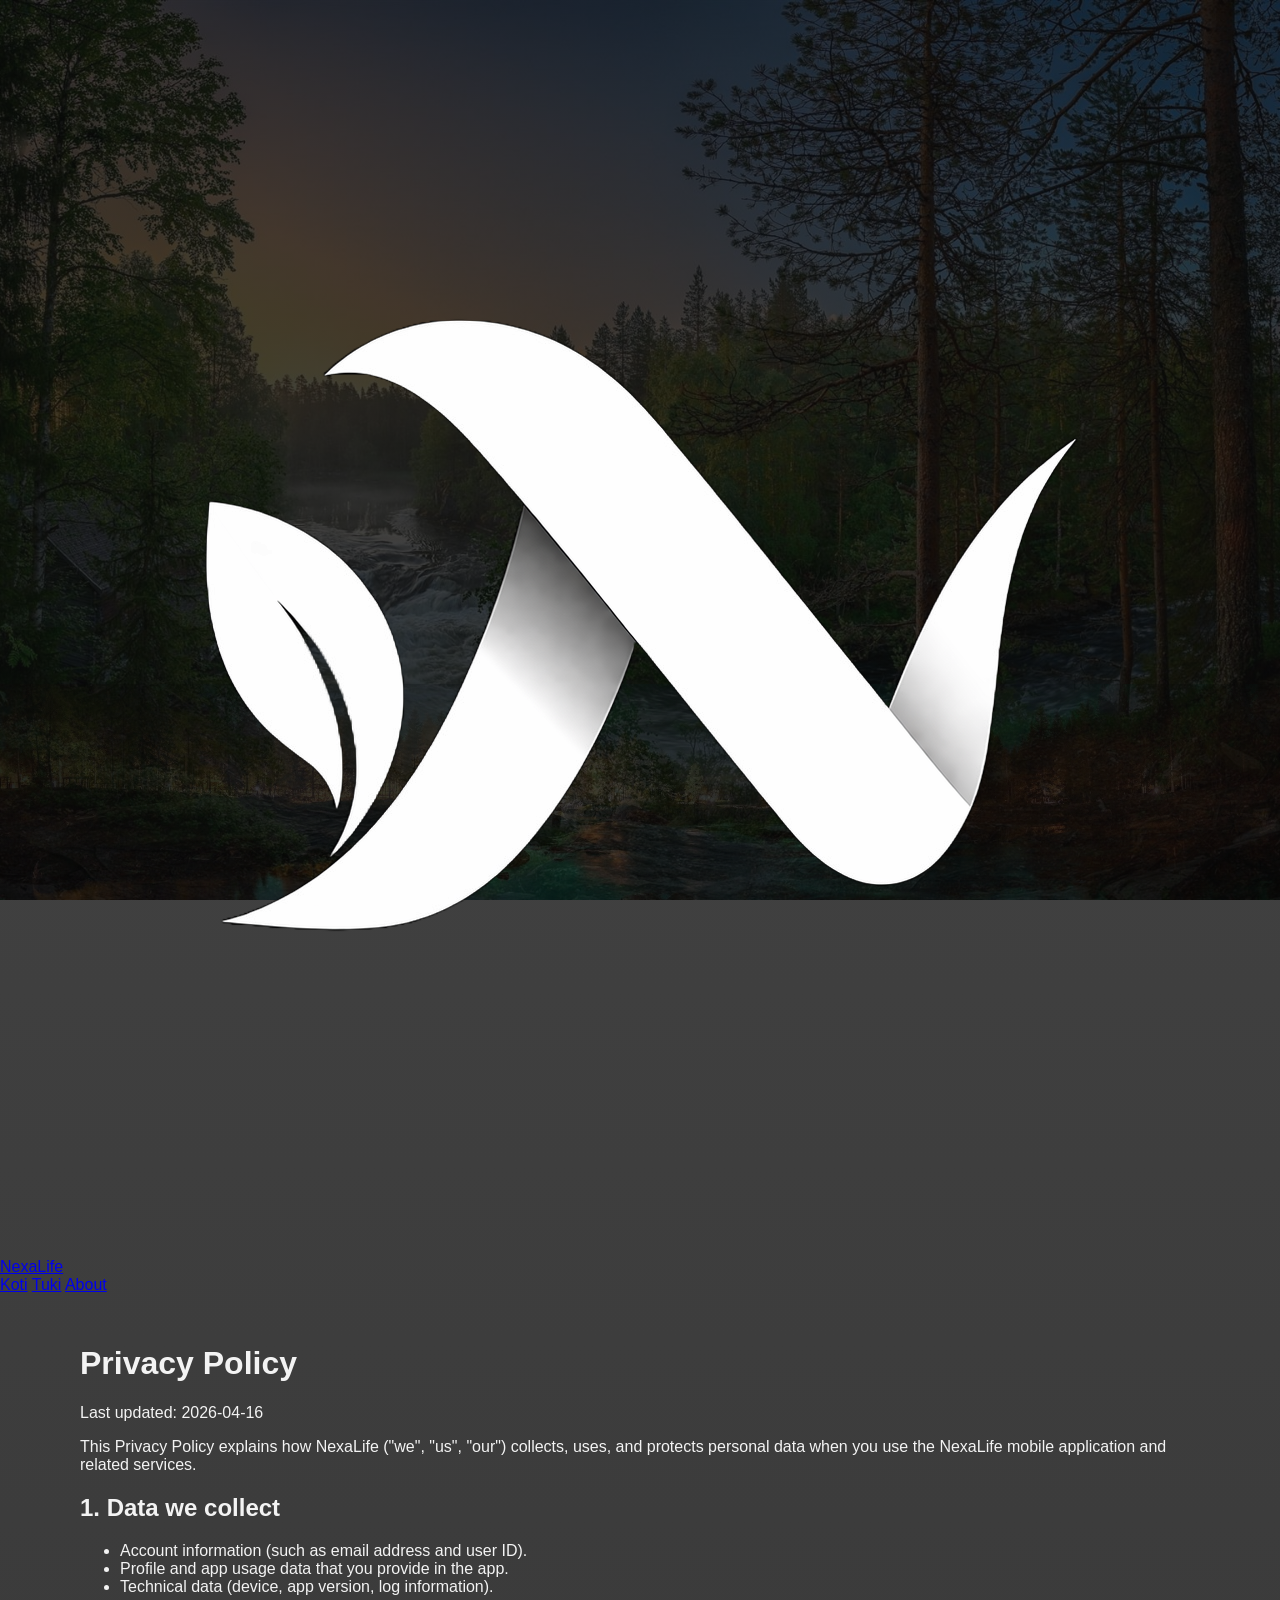
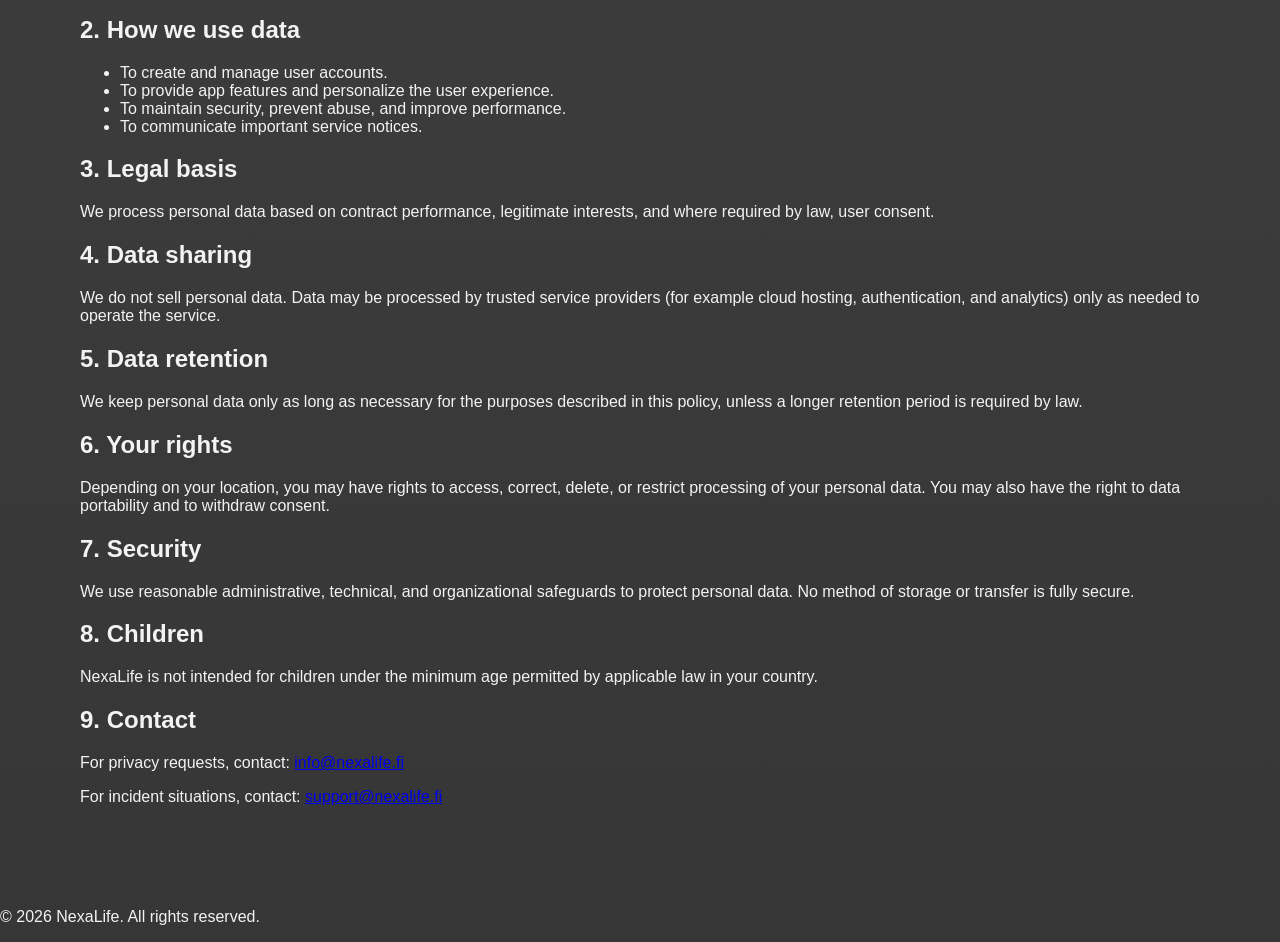
==== privacy-policy.html @ 03fd62d7 "kotisivu" ====
<!DOCTYPE html>
<html lang="en">
  <head>
    <meta charset="UTF-8" />
    <meta name="viewport" content="width=device-width, initial-scale=1.0" />
    <title>NexaLife Privacy Policy</title>
    <link rel="stylesheet" href="styles.css" />
  </head>
  <body class="page-bg">
    <header class="site-header">
      <div class="container nav">
        <a class="brand" href="index.html">
          <img src="assets/images/nexanobg.png" alt="NexaLife logo" />
          <span>NexaLife</span>
        </a>
        <nav>
          <a href="index.html">Koti</a>
          <a href="index.html#support">Tuki</a>
          <a href="index.html#about">About</a>
        </nav>
      </div>
    </header>

    <main class="container legal">
      <div class="card">
        <h1>Privacy Policy</h1>
        <p class="muted">Last updated: 2026-04-16</p>

        <p>
          This Privacy Policy explains how NexaLife ("we", "us", "our")
          collects, uses, and protects personal data when you use the NexaLife
          mobile application and related services.
        </p>

        <h2>1. Data we collect</h2>
        <ul>
          <li>Account information (such as email address and user ID).</li>
          <li>Profile and app usage data that you provide in the app.</li>
          <li>Technical data (device, app version, log information).</li>
        </ul>

        <h2>2. How we use data</h2>
        <ul>
          <li>To create and manage user accounts.</li>
          <li>To provide app features and personalize the user experience.</li>
          <li>To maintain security, prevent abuse, and improve performance.</li>
          <li>To communicate important service notices.</li>
        </ul>

        <h2>3. Legal basis</h2>
        <p>
          We process personal data based on contract performance, legitimate
          interests, and where required by law, user consent.
        </p>

        <h2>4. Data sharing</h2>
        <p>
          We do not sell personal data. Data may be processed by trusted service
          providers (for example cloud hosting, authentication, and analytics)
          only as needed to operate the service.
        </p>

        <h2>5. Data retention</h2>
        <p>
          We keep personal data only as long as necessary for the purposes
          described in this policy, unless a longer retention period is required
          by law.
        </p>

        <h2>6. Your rights</h2>
        <p>
          Depending on your location, you may have rights to access, correct,
          delete, or restrict processing of your personal data. You may also
          have the right to data portability and to withdraw consent.
        </p>

        <h2>7. Security</h2>
        <p>
          We use reasonable administrative, technical, and organizational
          safeguards to protect personal data. No method of storage or transfer
          is fully secure.
        </p>

        <h2>8. Children</h2>
        <p>
          NexaLife is not intended for children under the minimum age permitted
          by applicable law in your country.
        </p>

        <h2>9. Contact</h2>
        <p>
          For privacy requests, contact:
          <a href="mailto:info@nexalife.fi">info@nexalife.fi</a>
        </p>
        <p>
          For incident situations, contact:
          <a href="mailto:support@nexalife.fi">support@nexalife.fi</a>
        </p>
      </div>
    </main>

    <footer class="site-footer">
      <div class="container">
        <p>&copy; 2026 NexaLife. All rights reserved.</p>
      </div>
    </footer>
  </body>
</html>
---- styles.css ----
* { box-sizing: border-box; }
html, body { margin: 0; padding: 0; scroll-behavior: smooth; }
body {
  font-family: Arial, Helvetica, sans-serif;
  background:
    linear-gradient(rgba(10, 10, 10, 0.76), rgba(10, 10, 10, 0.82)),
    url("assets/images/bg1.jpg") center / cover fixed no-repeat;
  color: #f3f3f3;
  overflow-x: hidden;
}

body::after {
  content: "";
  position: fixed;
  left: 0;
  width: 100%;
  height: clamp(180px, 24vh, 320px);
  pointer-events: none;
  z-index: -1;
  background-size: cover;
  background-position: center;
  opacity: 0.28;
}

body::after {
  bottom: 0;
  background-image:
    linear-gradient(to top, rgba(10, 10, 10, 0.2), rgba(10, 10, 10, 0.88)),
    url("assets/images/bg2.jpg");
}

.bg-orb {
  position: fixed;
  width: 420px;
  height: 420px;
  border-radius: 50%;
  filter: blur(70px);
  opacity: 0.18;
  pointer-events: none;
  z-index: 0;
}
.orb-1 {
  background: #2a9d8f;
  top: -140px;
  right: -100px;
}
.orb-2 {
  background: #8c5e34;
  bottom: -120px;
  left: -120px;
}
.noise {
  position: fixed;
  inset: 0;
  pointer-events: none;
  z-index: 0;
  opacity: 0.06;
  background-image: radial-gradient(#ffffff 0.6px, transparent 0.6px);
  background-size: 4px 4px;
}

.topbar {
  position: sticky;
  top: 0;
  z-index: 20;
  display: flex;
  align-items: center;
  justify-content: space-between;
  padding: 16px 5vw;
  background: rgba(15, 15, 15, 0.9);
  border-bottom: 1px solid #242424;
  z-index: 30;
}

.logo { display: inline-flex; align-items: center; gap: 10px; color: #fff; text-decoration: none; font-weight: 700; }
.logo img { width: 26px; height: 26px; object-fit: contain; }

.menu { display: flex; gap: 20px; }
.menu a {
  color: #bfbfbf;
  text-decoration: none;
  text-transform: lowercase;
  font-size: 14px;
  position: relative;
}
.menu a::after {
  content: "";
  position: absolute;
  left: 0;
  bottom: -5px;
  width: 100%;
  height: 1px;
  background: #f3f3f3;
  transform: scaleX(0);
  transform-origin: left;
  transition: transform 220ms ease;
}
.menu a:hover,
.menu a.is-active { color: #fff; }
.menu a:hover::after,
.menu a.is-active::after { transform: scaleX(1); }

main { width: min(1120px, 92vw); margin: 0 auto; padding: 30px 0 70px; position: relative; z-index: 1; }
section { scroll-margin-top: 90px; }

.hero {
  position: relative;
  min-height: 70vh;
  border-radius: 14px;
  overflow: hidden;
  margin-bottom: 28px;
  border: 1px solid #2f2f2f;
  box-shadow: 0 20px 60px rgba(0, 0, 0, 0.5);
}

.hero-fullbleed {
  width: 100vw;
  margin-left: 50%;
  transform: translateX(-50%);
  border-left: none;
  border-right: none;
  border-radius: 0;
  min-height: clamp(520px, 78vh, 860px);
}
.hero video {
  position: absolute;
  inset: 0;
  width: 100%;
  height: 100%;
  object-fit: cover;
  transform: scale(1.03);
}
.hero-overlay {
  position: absolute;
  inset: 0;
  background:
    linear-gradient(120deg, rgba(0,0,0,.72), rgba(0,0,0,.3)),
    linear-gradient(180deg, rgba(52, 167, 144, 0.12), rgba(140, 94, 52, 0.08));
}
.hero-inner {
  position: relative;
  z-index: 2;
  width: min(1120px, 92vw);
  margin: 0 auto;
  padding: clamp(30px, 7vw, 84px) 0;
  max-width: none;
}

.hero-tag {
  margin: 0 0 12px;
  display: inline-block;
  text-transform: uppercase;
  letter-spacing: 0.08em;
  font-size: 12px;
  color: #e9e9e9;
  border: 1px solid rgba(255, 255, 255, 0.35);
  border-radius: 999px;
  padding: 6px 12px;
  background: rgba(20, 20, 20, 0.35);
}
.hero-inner h1 {
  margin: 0 0 10px;
  font-size: clamp(3rem, 8.2vw, 8rem);
  line-height: .95;
  letter-spacing: -0.02em;
}
.hero-inner h2 {
  margin: 0;
  color: #d0d0d0;
  font-weight: 500;
  font-size: clamp(1rem, 2vw, 1.35rem);
  max-width: 700px;
}
.hero-text {
  margin: 16px 0 0;
  color: #d9d9d9;
  max-width: 680px;
  font-size: clamp(0.98rem, 1.2vw, 1.12rem);
}
.hero-cta {
  margin-top: 18px;
  display: flex;
  gap: 10px;
  flex-wrap: wrap;
}
.pill-btn {
  text-decoration: none;
  color: #111;
  background: #f3f3f3;
  border-radius: 999px;
  padding: 9px 14px;
  font-size: 14px;
  font-weight: 700;
  transition: transform .22s ease, box-shadow .22s ease;
}
.pill-btn.ghost {
  background: transparent;
  color: #f3f3f3;
  border: 1px solid #6a6a6a;
}
.pill-btn:hover {
  transform: translateY(-2px);
  box-shadow: 0 8px 20px rgba(0, 0, 0, 0.35);
}

.panel {
  padding: 30px 0;
  border-top: 1px solid #242424;
  position: relative;
}

.panel::before {
  content: "";
  position: absolute;
  inset: 10px -14px;
  border-radius: 14px;
  background: linear-gradient(160deg, rgba(7, 7, 7, 0.34), rgba(7, 7, 7, 0.18));
  backdrop-filter: blur(2px);
  z-index: -1;
  pointer-events: none;
}

.eyebrow {
  margin: 0 0 16px;
  color: #9a9a9a;
  text-transform: lowercase;
  font-size: 14px;
}

.project-list {
  display: grid;
  grid-template-columns: repeat(auto-fit, minmax(230px, 1fr));
  gap: 14px;
}
.project-card {
  border: 1px solid rgba(255, 255, 255, 0.12);
  border-radius: 12px;
  padding: 16px;
  background: linear-gradient(160deg, rgba(15, 15, 15, 0.72), rgba(15, 15, 15, 0.55));
  backdrop-filter: blur(4px);
  transition: transform .25s ease, border-color .25s ease, background .25s ease;
}
.project-card:hover {
  transform: translateY(-4px);
  border-color: rgba(255, 255, 255, 0.24);
  background: linear-gradient(160deg, rgba(18, 18, 18, 0.82), rgba(18, 18, 18, 0.68));
}
.project-card h3 { margin: 0 0 8px; font-size: 1.2rem; }
.project-card p { margin: 0; color: #d0d0d0; }

.mini-stats {
  margin-top: 16px;
  display: grid;
  grid-template-columns: repeat(auto-fit, minmax(220px, 1fr));
  gap: 12px;
}
.mini-stats div {
  border: 1px solid rgba(255, 255, 255, 0.1);
  border-radius: 10px;
  padding: 12px;
  background: rgba(10, 10, 10, 0.55);
  backdrop-filter: blur(4px);
}

.panel-cta {
  margin-top: 18px;
  padding: 14px 16px;
  border: 1px dashed #3e3e3e;
  border-radius: 10px;
  display: flex;
  flex-wrap: wrap;
  gap: 12px;
  align-items: center;
  justify-content: space-between;
  color: #c3c3c3;
}
.text-link {
  color: #fff;
  text-decoration: none;
  border-bottom: 1px solid #4f4f4f;
}
.mini-stats strong {
  display: block;
  font-size: 1.05rem;
}
.mini-stats span {
  color: #c8c8c8;
  font-size: 14px;
}

.section-title {
  margin: 0 0 12px;
  max-width: 880px;
  font-size: clamp(1.4rem, 2.8vw, 2.35rem);
  line-height: 1.2;
}
.section-text {
  margin: 0;
  max-width: 760px;
  color: #d5d5d5;
  text-shadow: 0 1px 8px rgba(0, 0, 0, 0.35);
}

.about-grid,
.reason-grid,
.faq-list {
  margin-top: 16px;
  display: grid;
  grid-template-columns: repeat(auto-fit, minmax(260px, 1fr));
  gap: 14px;
}
.text-card,
.reason-card,
.faq-item {
  border: 1px solid rgba(255, 255, 255, 0.11);
  border-radius: 12px;
  padding: 16px;
  background: linear-gradient(160deg, rgba(15, 15, 15, 0.72), rgba(15, 15, 15, 0.55));
  backdrop-filter: blur(4px);
  transition: transform .25s ease, border-color .25s ease;
}
.text-card:hover,
.reason-card:hover,
.faq-item:hover {
  transform: translateY(-3px);
  border-color: rgba(255, 255, 255, 0.22);
}
.text-card h4,
.reason-card h4,
.faq-item h4 {
  margin: 0 0 8px;
  font-size: 1.05rem;
}
.text-card p,
.reason-card p,
.faq-item p {
  margin: 0;
  color: #d2d2d2;
}
.text-card ul {
  margin: 0;
  padding-left: 18px;
  color: #d2d2d2;
}
.text-card li + li {
  margin-top: 6px;
}

.contact-links { display: grid; gap: 10px; }
.contact-links a {
  width: fit-content;
  color: #f7f7f7;
  text-decoration: none;
  border-bottom: 1px solid rgba(255, 255, 255, 0.35);
  padding-bottom: 2px;
  transition: color .2s ease, border-color .2s ease;
}
.contact-links a:hover {
  color: #ffffff;
  border-color: rgba(255, 255, 255, 0.72);
}

.quote {
  margin-top: 16px;
  border-left: 3px solid #3e3e3e;
  padding: 8px 14px;
  color: #c9c9c9;
  font-style: italic;
}

.footer {
  border-top: 1px solid #242424;
  padding: 20px 5vw 32px;
  color: #8f8f8f;
  position: relative;
  z-index: 1;
}

.reveal {
  opacity: 0;
  transform: translateY(16px);
  transition: opacity .7s ease, transform .7s ease;
}
.reveal.is-visible {
  opacity: 1;
  transform: translateY(0);
}

.hero-fullbleed.reveal {
  transform: translateX(-50%) translateY(16px);
}

.hero-fullbleed.reveal.is-visible {
  transform: translateX(-50%) translateY(0);
}

@media (max-width: 760px) {
  .topbar { flex-direction: column; align-items: flex-start; gap: 10px; }
  .menu { gap: 14px; }
  .hero-fullbleed {
    min-height: 66vh;
  }
  .hero-inner {
    width: 92vw;
    padding: 24px 0 34px;
  }
}
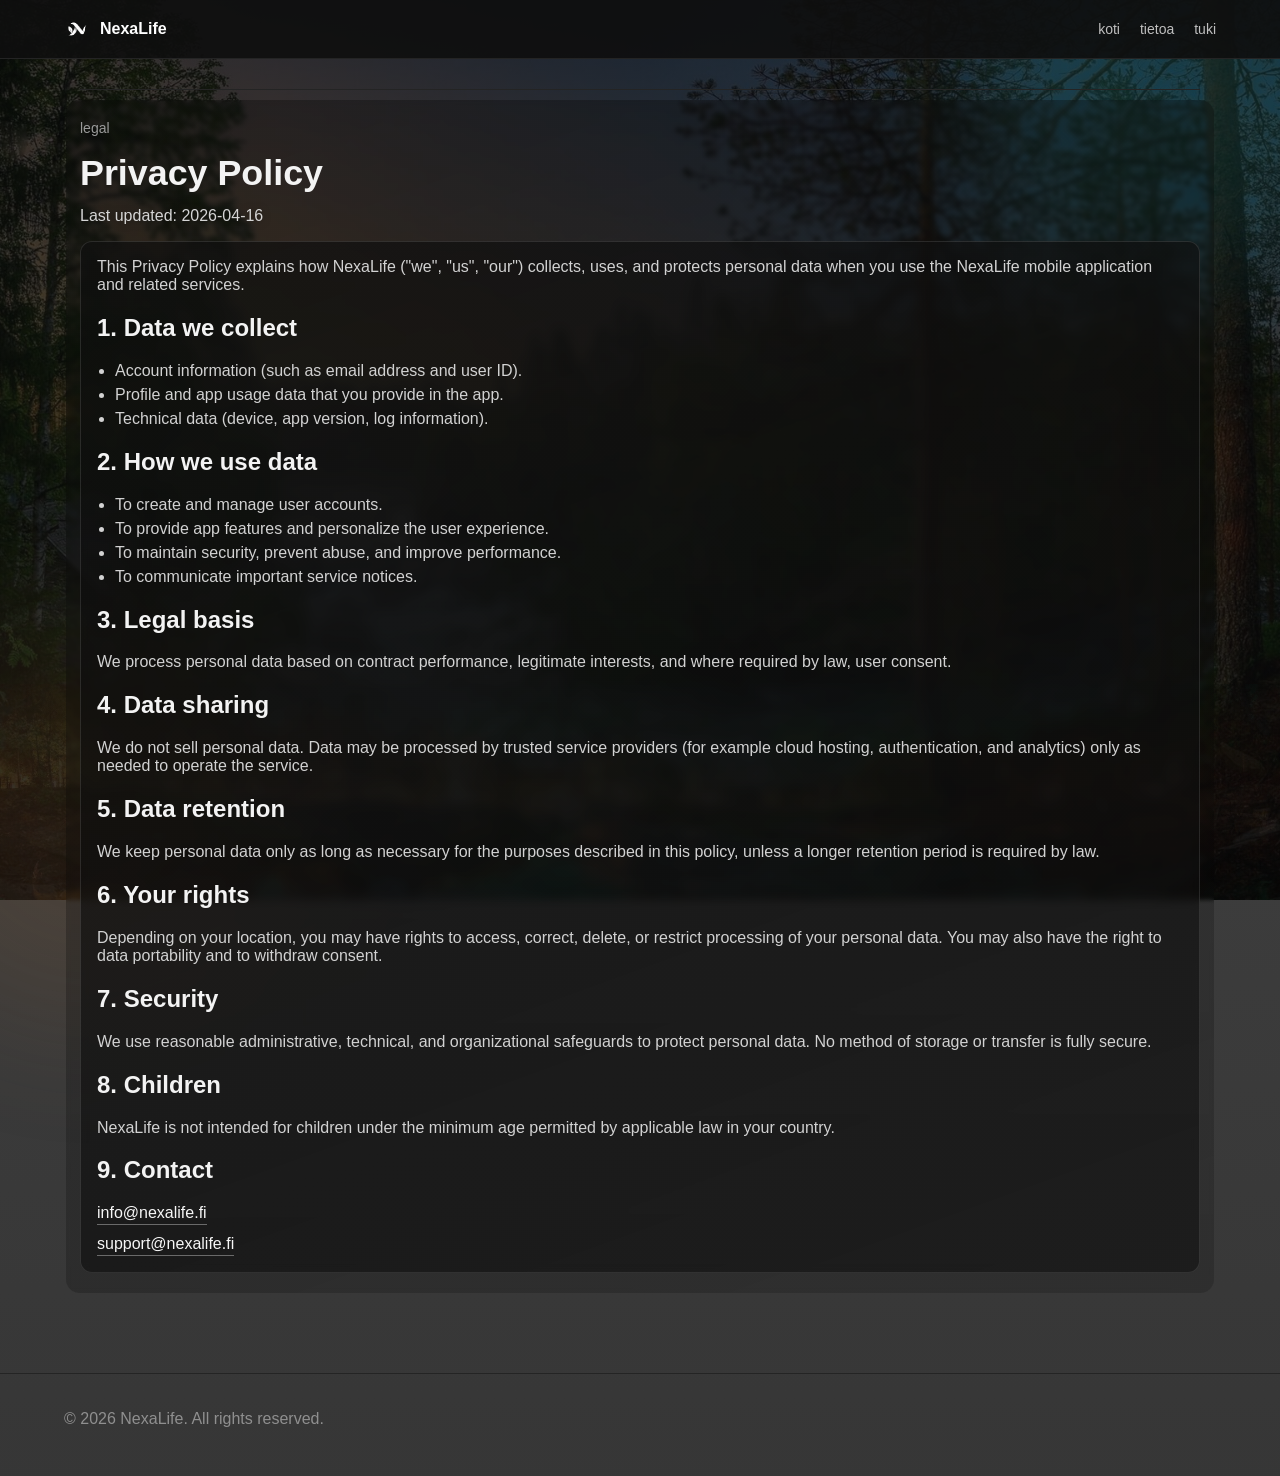
==== commit 435181a7: "sas" ====
--- a/privacy-policy.html
+++ b/privacy-policy.html
@@ -4,105 +4,108 @@
     <meta charset="UTF-8" />
     <meta name="viewport" content="width=device-width, initial-scale=1.0" />
     <title>NexaLife Privacy Policy</title>
+    <meta
+      name="description"
+      content="Privacy Policy for NexaLife application and related services."
+    />
     <link rel="stylesheet" href="styles.css" />
   </head>
-  <body class="page-bg">
-    <header class="site-header">
-      <div class="container nav">
-        <a class="brand" href="index.html">
-          <img src="assets/images/nexanobg.png" alt="NexaLife logo" />
-          <span>NexaLife</span>
-        </a>
-        <nav>
-          <a href="index.html">Koti</a>
-          <a href="index.html#support">Tuki</a>
-          <a href="index.html#about">About</a>
-        </nav>
-      </div>
+  <body>
+    <div class="bg-orb orb-1"></div>
+    <div class="bg-orb orb-2"></div>
+    <div class="noise"></div>
+
+    <header class="topbar">
+      <a class="logo" href="index.html">
+        <img src="assets/images/nexanobg.png" alt="NexaLife logo" />
+        <span>NexaLife</span>
+      </a>
+      <nav class="menu">
+        <a class="nav-link" href="index.html">Koti</a>
+        <a class="nav-link" href="index.html#about">Tietoa</a>
+        <a class="nav-link" href="index.html#support">Tuki</a>
+      </nav>
     </header>
 
-    <main class="container legal">
-      <div class="card">
-        <h1>Privacy Policy</h1>
-        <p class="muted">Last updated: 2026-04-16</p>
+    <main>
+      <section class="panel reveal is-visible">
+        <p class="eyebrow">Legal</p>
+        <h1 class="section-title">Privacy Policy</h1>
+        <p class="section-text">Last updated: 2026-04-16</p>
 
-        <p>
-          This Privacy Policy explains how NexaLife ("we", "us", "our")
-          collects, uses, and protects personal data when you use the NexaLife
-          mobile application and related services.
-        </p>
+        <article class="text-card" style="margin-top: 16px;">
+          <p>
+            This Privacy Policy explains how NexaLife ("we", "us", "our")
+            collects, uses, and protects personal data when you use the NexaLife
+            mobile application and related services.
+          </p>
 
-        <h2>1. Data we collect</h2>
-        <ul>
-          <li>Account information (such as email address and user ID).</li>
-          <li>Profile and app usage data that you provide in the app.</li>
-          <li>Technical data (device, app version, log information).</li>
-        </ul>
+          <h2>1. Data we collect</h2>
+          <ul>
+            <li>Account information (such as email address and user ID).</li>
+            <li>Profile and app usage data that you provide in the app.</li>
+            <li>Technical data (device, app version, log information).</li>
+          </ul>
 
-        <h2>2. How we use data</h2>
-        <ul>
-          <li>To create and manage user accounts.</li>
-          <li>To provide app features and personalize the user experience.</li>
-          <li>To maintain security, prevent abuse, and improve performance.</li>
-          <li>To communicate important service notices.</li>
-        </ul>
+          <h2>2. How we use data</h2>
+          <ul>
+            <li>To create and manage user accounts.</li>
+            <li>To provide app features and personalize the user experience.</li>
+            <li>To maintain security, prevent abuse, and improve performance.</li>
+            <li>To communicate important service notices.</li>
+          </ul>
 
-        <h2>3. Legal basis</h2>
-        <p>
-          We process personal data based on contract performance, legitimate
-          interests, and where required by law, user consent.
-        </p>
+          <h2>3. Legal basis</h2>
+          <p>
+            We process personal data based on contract performance, legitimate
+            interests, and where required by law, user consent.
+          </p>
 
-        <h2>4. Data sharing</h2>
-        <p>
-          We do not sell personal data. Data may be processed by trusted service
-          providers (for example cloud hosting, authentication, and analytics)
-          only as needed to operate the service.
-        </p>
+          <h2>4. Data sharing</h2>
+          <p>
+            We do not sell personal data. Data may be processed by trusted service
+            providers (for example cloud hosting, authentication, and analytics)
+            only as needed to operate the service.
+          </p>
 
-        <h2>5. Data retention</h2>
-        <p>
-          We keep personal data only as long as necessary for the purposes
-          described in this policy, unless a longer retention period is required
-          by law.
-        </p>
+          <h2>5. Data retention</h2>
+          <p>
+            We keep personal data only as long as necessary for the purposes
+            described in this policy, unless a longer retention period is required
+            by law.
+          </p>
 
-        <h2>6. Your rights</h2>
-        <p>
-          Depending on your location, you may have rights to access, correct,
-          delete, or restrict processing of your personal data. You may also
-          have the right to data portability and to withdraw consent.
-        </p>
+          <h2>6. Your rights</h2>
+          <p>
+            Depending on your location, you may have rights to access, correct,
+            delete, or restrict processing of your personal data. You may also
+            have the right to data portability and to withdraw consent.
+          </p>
 
-        <h2>7. Security</h2>
-        <p>
-          We use reasonable administrative, technical, and organizational
-          safeguards to protect personal data. No method of storage or transfer
-          is fully secure.
-        </p>
+          <h2>7. Security</h2>
+          <p>
+            We use reasonable administrative, technical, and organizational
+            safeguards to protect personal data. No method of storage or transfer
+            is fully secure.
+          </p>
 
-        <h2>8. Children</h2>
-        <p>
-          NexaLife is not intended for children under the minimum age permitted
-          by applicable law in your country.
-        </p>
+          <h2>8. Children</h2>
+          <p>
+            NexaLife is not intended for children under the minimum age permitted
+            by applicable law in your country.
+          </p>
 
-        <h2>9. Contact</h2>
-        <p>
-          For privacy requests, contact:
-          <a href="mailto:info@nexalife.fi">info@nexalife.fi</a>
-        </p>
-        <p>
-          For incident situations, contact:
-          <a href="mailto:support@nexalife.fi">support@nexalife.fi</a>
-        </p>
-      </div>
+          <h2>9. Contact</h2>
+          <div class="contact-links">
+            <a href="mailto:info@nexalife.fi">info@nexalife.fi</a>
+            <a href="mailto:support@nexalife.fi">support@nexalife.fi</a>
+          </div>
+        </article>
+      </section>
     </main>
 
-    <footer class="site-footer">
-      <div class="container">
-        <p>&copy; 2026 NexaLife. All rights reserved.</p>
-      </div>
+    <footer class="footer">
+      <p>&copy; 2026 NexaLife. All rights reserved.</p>
     </footer>
   </body>
 </html>
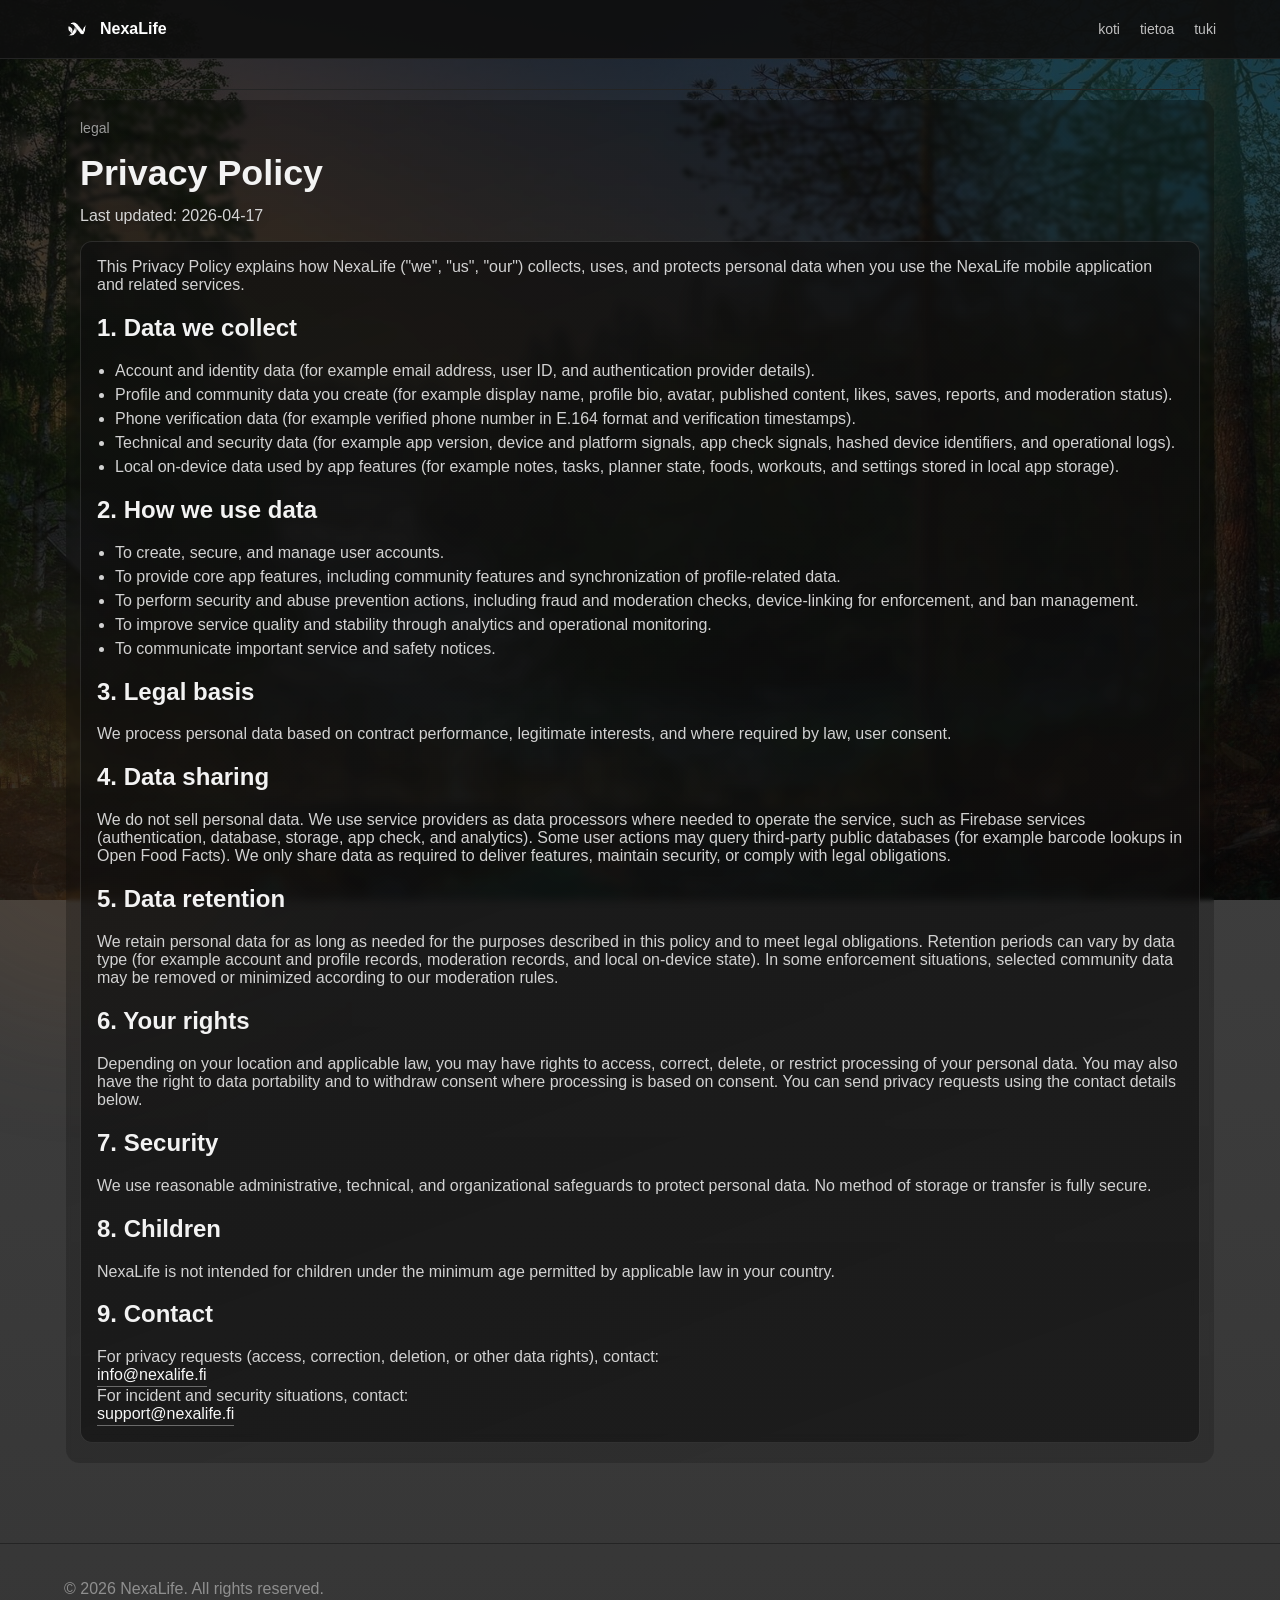
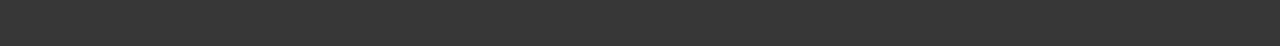
==== commit 90b6b276: "Update privacy-policy.html" ====
--- a/privacy-policy.html
+++ b/privacy-policy.html
@@ -31,7 +31,7 @@
       <section class="panel reveal is-visible">
         <p class="eyebrow">Legal</p>
         <h1 class="section-title">Privacy Policy</h1>
-        <p class="section-text">Last updated: 2026-04-16</p>
+        <p class="section-text">Last updated: 2026-04-17</p>
 
         <article class="text-card" style="margin-top: 16px;">
           <p>
@@ -42,17 +42,48 @@
 
           <h2>1. Data we collect</h2>
           <ul>
-            <li>Account information (such as email address and user ID).</li>
-            <li>Profile and app usage data that you provide in the app.</li>
-            <li>Technical data (device, app version, log information).</li>
+            <li>
+              Account and identity data (for example email address, user ID,
+              and authentication provider details).
+            </li>
+            <li>
+              Profile and community data you create (for example display name,
+              profile bio, avatar, published content, likes, saves, reports,
+              and moderation status).
+            </li>
+            <li>
+              Phone verification data (for example verified phone number in
+              E.164 format and verification timestamps).
+            </li>
+            <li>
+              Technical and security data (for example app version, device and
+              platform signals, app check signals, hashed device identifiers,
+              and operational logs).
+            </li>
+            <li>
+              Local on-device data used by app features (for example notes,
+              tasks, planner state, foods, workouts, and settings stored in
+              local app storage).
+            </li>
           </ul>
 
           <h2>2. How we use data</h2>
           <ul>
-            <li>To create and manage user accounts.</li>
-            <li>To provide app features and personalize the user experience.</li>
-            <li>To maintain security, prevent abuse, and improve performance.</li>
-            <li>To communicate important service notices.</li>
+            <li>To create, secure, and manage user accounts.</li>
+            <li>
+              To provide core app features, including community features and
+              synchronization of profile-related data.
+            </li>
+            <li>
+              To perform security and abuse prevention actions, including fraud
+              and moderation checks, device-linking for enforcement, and ban
+              management.
+            </li>
+            <li>
+              To improve service quality and stability through analytics and
+              operational monitoring.
+            </li>
+            <li>To communicate important service and safety notices.</li>
           </ul>
 
           <h2>3. Legal basis</h2>
@@ -63,23 +94,32 @@
 
           <h2>4. Data sharing</h2>
           <p>
-            We do not sell personal data. Data may be processed by trusted service
-            providers (for example cloud hosting, authentication, and analytics)
-            only as needed to operate the service.
+            We do not sell personal data. We use service providers as data
+            processors where needed to operate the service, such as Firebase
+            services (authentication, database, storage, app check, and
+            analytics). Some user actions may query third-party public
+            databases (for example barcode lookups in Open Food Facts). We only
+            share data as required to deliver features, maintain security, or
+            comply with legal obligations.
           </p>
 
           <h2>5. Data retention</h2>
           <p>
-            We keep personal data only as long as necessary for the purposes
-            described in this policy, unless a longer retention period is required
-            by law.
+            We retain personal data for as long as needed for the purposes
+            described in this policy and to meet legal obligations. Retention
+            periods can vary by data type (for example account and profile
+            records, moderation records, and local on-device state). In some
+            enforcement situations, selected community data may be removed or
+            minimized according to our moderation rules.
           </p>
 
           <h2>6. Your rights</h2>
           <p>
-            Depending on your location, you may have rights to access, correct,
-            delete, or restrict processing of your personal data. You may also
-            have the right to data portability and to withdraw consent.
+            Depending on your location and applicable law, you may have rights
+            to access, correct, delete, or restrict processing of your personal
+            data. You may also have the right to data portability and to
+            withdraw consent where processing is based on consent. You can send
+            privacy requests using the contact details below.
           </p>
 
           <h2>7. Security</h2>
@@ -96,8 +136,15 @@
           </p>
 
           <h2>9. Contact</h2>
+          <p>
+            For privacy requests (access, correction, deletion, or other data
+            rights), contact:
+          </p>
           <div class="contact-links">
             <a href="mailto:info@nexalife.fi">info@nexalife.fi</a>
+          </div>
+          <p>For incident and security situations, contact:</p>
+          <div class="contact-links">
             <a href="mailto:support@nexalife.fi">support@nexalife.fi</a>
           </div>
         </article>
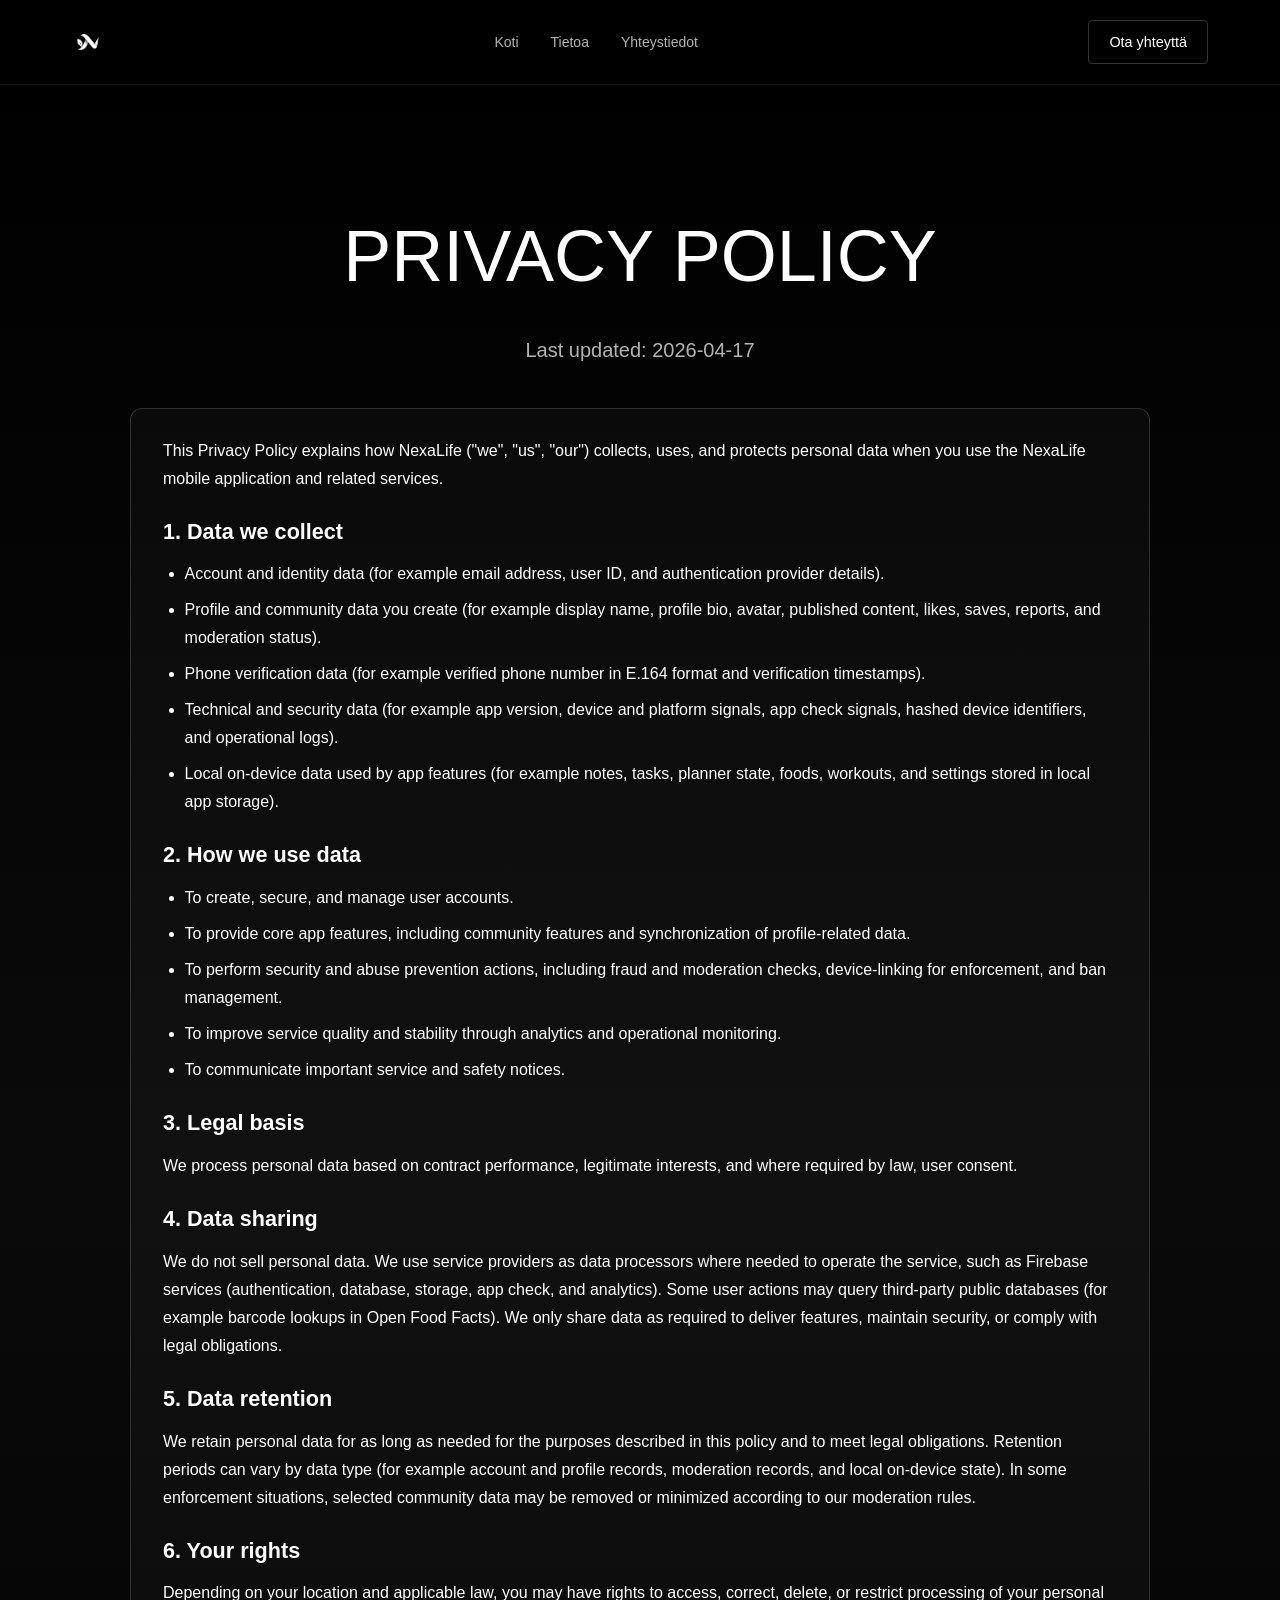
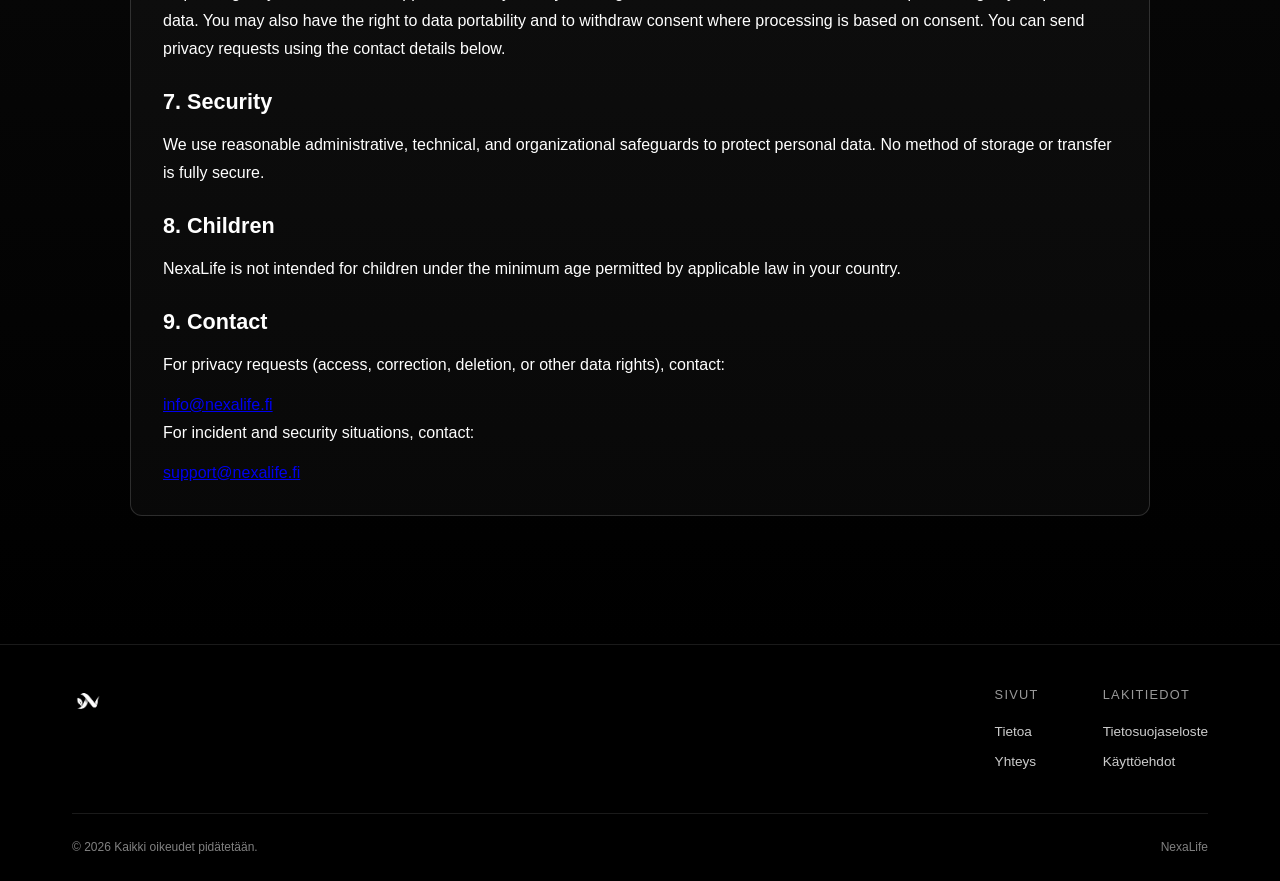
==== commit 234d0d40: "päivitys kokonaan" ====
--- a/privacy-policy.html
+++ b/privacy-policy.html
@@ -1,39 +1,40 @@
 <!DOCTYPE html>
 <html lang="en">
-  <head>
-    <meta charset="UTF-8" />
-    <meta name="viewport" content="width=device-width, initial-scale=1.0" />
-    <title>NexaLife Privacy Policy</title>
-    <meta
-      name="description"
-      content="Privacy Policy for NexaLife application and related services."
-    />
-    <link rel="stylesheet" href="styles.css" />
-  </head>
-  <body>
-    <div class="bg-orb orb-1"></div>
-    <div class="bg-orb orb-2"></div>
-    <div class="noise"></div>
+<head>
+  <meta charset="UTF-8" />
+  <meta name="viewport" content="width=device-width, initial-scale=1.0" />
+  <title>NexaLife Privacy Policy</title>
+  <meta
+    name="description"
+    content="Privacy Policy for NexaLife application and related services."
+  />
+  <link rel="stylesheet" href="./styles.css" />
+</head>
+<body class="legal-page">
+  <nav class="navbar-landing">
+    <div class="container">
+      <div class="nav-left">
+        <a class="nav-brand" href="index.html#home">
+          <img src="./assets/images/nexanobg.png" alt="NexaLife" class="logo-image" />
+        </a>
+      </div>
+      <div class="nav-center">
+        <a href="index.html#home" class="nav-link">Koti</a>
+        <a href="index.html#story" class="nav-link">Tietoa</a>
+        <a href="index.html#contact" class="nav-link">Yhteystiedot</a>
+      </div>
+      <div class="nav-right">
+        <a href="index.html#contact" class="btn btn-outline">Ota yhteyttä</a>
+      </div>
+    </div>
+  </nav>
 
-    <header class="topbar">
-      <a class="logo" href="index.html">
-        <img src="assets/images/nexanobg.png" alt="NexaLife logo" />
-        <span>NexaLife</span>
-      </a>
-      <nav class="menu">
-        <a class="nav-link" href="index.html">Koti</a>
-        <a class="nav-link" href="index.html#about">Tietoa</a>
-        <a class="nav-link" href="index.html#support">Tuki</a>
-      </nav>
-    </header>
-
-    <main>
-      <section class="panel reveal is-visible">
-        <p class="eyebrow">Legal</p>
-        <h1 class="section-title">Privacy Policy</h1>
-        <p class="section-text">Last updated: 2026-04-17</p>
-
-        <article class="text-card" style="margin-top: 16px;">
+  <section class="our-story">
+    <div class="container">
+      <h1 class="story-title">PRIVACY POLICY</h1>
+      <p class="curiosity-subtitle" style="margin-bottom: 2.5rem;">Last updated: 2026-04-17</p>
+      <div class="story-content">
+        <article class="text-card">
           <p>
             This Privacy Policy explains how NexaLife ("we", "us", "our")
             collects, uses, and protects personal data when you use the NexaLife
@@ -148,11 +149,36 @@
             <a href="mailto:support@nexalife.fi">support@nexalife.fi</a>
           </div>
         </article>
-      </section>
-    </main>
+      </div>
+    </div>
+  </section>
 
-    <footer class="footer">
-      <p>&copy; 2026 NexaLife. All rights reserved.</p>
-    </footer>
-  </body>
+  <footer class="footer">
+    <div class="container">
+      <div class="footer-content">
+        <div class="footer-brand">
+          <a class="nav-brand" href="index.html#home">
+            <img src="./assets/images/nexanobg.png" alt="NexaLife" class="logo-image" />
+          </a>
+        </div>
+        <div class="footer-links">
+          <div class="footer-column">
+            <h4>Sivut</h4>
+            <a href="index.html#story">Tietoa</a>
+            <a href="index.html#contact">Yhteys</a>
+          </div>
+          <div class="footer-column">
+            <h4>Lakitiedot</h4>
+            <a href="https://nexalife.fi/privacy_policy">Tietosuojaseloste</a>
+            <a href="https://nexalife.fi/terms_of_service">Käyttöehdot</a>
+          </div>
+        </div>
+      </div>
+      <div class="footer-bottom">
+        <p>&copy; 2026 Kaikki oikeudet pidätetään.</p>
+        <p class="footer-company">NexaLife</p>
+      </div>
+    </div>
+  </footer>
+</body>
 </html>
--- a/styles.css
+++ b/styles.css
@@ -1,407 +1,444 @@
-* { box-sizing: border-box; }
-html, body { margin: 0; padding: 0; scroll-behavior: smooth; }
+/* Reset and Base */
+* { margin: 0; padding: 0; box-sizing: border-box; }
+html { scroll-behavior: smooth; }
 body {
-  font-family: Arial, Helvetica, sans-serif;
-  background:
-    linear-gradient(rgba(10, 10, 10, 0.76), rgba(10, 10, 10, 0.82)),
-    url("assets/images/bg1.jpg") center / cover fixed no-repeat;
-  color: #f3f3f3;
+  font-family: 'Inter', -apple-system, BlinkMacSystemFont, 'Segoe UI', sans-serif;
+  background: #000;
+  color: #fff;
+  line-height: 1.6;
   overflow-x: hidden;
 }
-
-body::after {
-  content: "";
-  position: fixed;
+.container { max-width: 1200px; margin: 0 auto; padding: 0 2rem; width: 100%; }
+
+/* Navigation */
+.navbar-landing {
+  background: rgba(0, 0, 0, 0.7);
+  backdrop-filter: blur(10px);
+  -webkit-backdrop-filter: blur(10px);
+  position: sticky; top: 0; z-index: 1000;
+  padding: 1.25rem 0;
+  border-bottom: 1px solid rgba(255, 255, 255, 0.08);
+}
+.navbar-landing .container { display: flex; justify-content: space-between; align-items: center; gap: 2rem; }
+.nav-left { display: flex; align-items: center; flex-shrink: 0; }
+.nav-center { display: flex; align-items: center; gap: 2rem; flex: 1; justify-content: center; }
+.nav-right { display: flex; align-items: center; gap: .75rem; flex-shrink: 0; }
+.nav-brand { display: flex; align-items: center; gap: .5rem; text-decoration: none; }
+.logo-image { height: 2rem; width: auto; object-fit: contain; }
+.nav-link {
+  color: rgba(255,255,255,.7);
+  text-decoration: none;
+  font-weight: 400;
+  font-size: 14px;
+  transition: color .2s ease;
+  position: relative;
+}
+.nav-link::after {
+  content: '';
+  position: absolute;
+  bottom: -4px;
   left: 0;
+  width: 0;
+  height: 1px;
+  background: #fff;
+  transition: width .2s ease;
+}
+.nav-link:hover, .nav-link.is-active { color: #fff; }
+.nav-link:hover::after, .nav-link.is-active::after { width: 100%; }
+
+.btn {
+  padding: .75rem 1.5rem;
+  border-radius: 4px;
+  text-decoration: none;
+  font-weight: 500;
+  font-size: .95rem;
+  transition: all .3s;
+  display: inline-block;
+  border: none;
+  cursor: pointer;
+}
+.btn-primary { background: #fff; color: #000; }
+.btn-outline {
+  background: transparent;
+  border: 1px solid rgba(255,255,255,.2);
+  color: #fff;
+  padding: .6rem 1.25rem;
+  font-size: .9rem;
+}
+.btn-large { padding: 1rem 2rem; font-size: 1rem; }
+.btn-block { width: 100%; text-align: center; display: block; }
+
+/* Language selector (Sentra-style) */
+.language-selector { position: relative; }
+.language-select-hidden { display: none; }
+
+.language-select-custom { position: relative; min-width: 128px; }
+.language-select-selected {
+  display: flex;
+  align-items: center;
+  gap: .5rem;
+  padding: .55rem .8rem;
+  border: 1px solid rgba(255,255,255,.2);
+  border-radius: 6px;
+  background: rgba(255,255,255,.03);
+  color: #fff;
+  cursor: pointer;
+  font-size: .9rem;
+}
+.language-select-selected:hover {
+  border-color: rgba(255,255,255,.4);
+}
+.language-flag-icon {
+  width: 22px;
+  height: 15px;
+  object-fit: cover;
+  border-radius: 2px;
+  border: 1px solid rgba(255,255,255,.18);
+  flex-shrink: 0;
+}
+.language-name { flex: 1; }
+.language-arrow { opacity: .8; transition: transform .2s ease; }
+.language-select-custom.active .language-arrow { transform: rotate(180deg); }
+
+.language-select-dropdown {
+  display: none;
+  position: absolute;
+  top: calc(100% + .45rem);
+  left: 0;
+  right: 0;
+  background: rgba(20,20,20,.98);
+  border: 1px solid rgba(255,255,255,.2);
+  border-radius: 8px;
+  overflow: hidden;
+  z-index: 1200;
+}
+.language-select-custom.active .language-select-dropdown { display: block; }
+
+.language-option {
+  display: flex;
+  align-items: center;
+  gap: .5rem;
+  padding: .55rem .8rem;
+  cursor: pointer;
+  color: #f0f0f0;
+  font-size: .9rem;
+}
+.language-option:hover { background: rgba(255,255,255,.08); }
+.language-option.active { background: rgba(255,255,255,.12); }
+.store-btn {
+  display: inline-flex;
+  align-items: center;
+  gap: .55rem;
+}
+.store-logo {
+  width: 18px;
+  height: 18px;
+  display: inline-flex;
+  align-items: center;
+  justify-content: center;
+}
+.store-logo svg {
   width: 100%;
-  height: clamp(180px, 24vh, 320px);
-  pointer-events: none;
-  z-index: -1;
-  background-size: cover;
-  background-position: center;
-  opacity: 0.28;
-}
-
-body::after {
-  bottom: 0;
-  background-image:
-    linear-gradient(to top, rgba(10, 10, 10, 0.2), rgba(10, 10, 10, 0.88)),
-    url("assets/images/bg2.jpg");
-}
-
-.bg-orb {
-  position: fixed;
-  width: 420px;
-  height: 420px;
-  border-radius: 50%;
-  filter: blur(70px);
-  opacity: 0.18;
-  pointer-events: none;
-  z-index: 0;
-}
-.orb-1 {
-  background: #2a9d8f;
-  top: -140px;
-  right: -100px;
-}
-.orb-2 {
-  background: #8c5e34;
-  bottom: -120px;
-  left: -120px;
-}
-.noise {
-  position: fixed;
-  inset: 0;
-  pointer-events: none;
-  z-index: 0;
-  opacity: 0.06;
-  background-image: radial-gradient(#ffffff 0.6px, transparent 0.6px);
-  background-size: 4px 4px;
-}
-
-.topbar {
-  position: sticky;
-  top: 0;
-  z-index: 20;
+  height: 100%;
+  fill: #ffffff;
+}
+
+/* Hero */
+.hero {
+  min-height: 100vh;
   display: flex;
   align-items: center;
-  justify-content: space-between;
-  padding: 16px 5vw;
-  background: rgba(15, 15, 15, 0.9);
-  border-bottom: 1px solid #242424;
-  z-index: 30;
-}
-
-.logo { display: inline-flex; align-items: center; gap: 10px; color: #fff; text-decoration: none; font-weight: 700; }
-.logo img { width: 26px; height: 26px; object-fit: contain; }
-
-.menu { display: flex; gap: 20px; }
-.menu a {
-  color: #bfbfbf;
-  text-decoration: none;
-  text-transform: lowercase;
-  font-size: 14px;
+  padding: 6rem 0;
+  background: #000;
   position: relative;
-}
-.menu a::after {
-  content: "";
-  position: absolute;
-  left: 0;
-  bottom: -5px;
-  width: 100%;
-  height: 1px;
-  background: #f3f3f3;
-  transform: scaleX(0);
-  transform-origin: left;
-  transition: transform 220ms ease;
-}
-.menu a:hover,
-.menu a.is-active { color: #fff; }
-.menu a:hover::after,
-.menu a.is-active::after { transform: scaleX(1); }
-
-main { width: min(1120px, 92vw); margin: 0 auto; padding: 30px 0 70px; position: relative; z-index: 1; }
-section { scroll-margin-top: 90px; }
-
-.hero {
-  position: relative;
-  min-height: 70vh;
-  border-radius: 14px;
   overflow: hidden;
-  margin-bottom: 28px;
-  border: 1px solid #2f2f2f;
-  box-shadow: 0 20px 60px rgba(0, 0, 0, 0.5);
-}
-
-.hero-fullbleed {
-  width: 100vw;
-  margin-left: 50%;
-  transform: translateX(-50%);
-  border-left: none;
-  border-right: none;
-  border-radius: 0;
-  min-height: clamp(520px, 78vh, 860px);
-}
-.hero video {
+}
+.hero-video {
   position: absolute;
   inset: 0;
   width: 100%;
   height: 100%;
   object-fit: cover;
-  transform: scale(1.03);
-}
-.hero-overlay {
+  z-index: 0;
+}
+.hero::before {
+  content: '';
   position: absolute;
   inset: 0;
-  background:
-    linear-gradient(120deg, rgba(0,0,0,.72), rgba(0,0,0,.3)),
-    linear-gradient(180deg, rgba(52, 167, 144, 0.12), rgba(140, 94, 52, 0.08));
-}
-.hero-inner {
-  position: relative;
-  z-index: 2;
-  width: min(1120px, 92vw);
-  margin: 0 auto;
-  padding: clamp(30px, 7vw, 84px) 0;
-  max-width: none;
-}
-
-.hero-tag {
-  margin: 0 0 12px;
-  display: inline-block;
+  background: rgba(0,0,0,.5);
+  z-index: 1;
+}
+.hero .container { position: relative; z-index: 2; }
+.hero-content {
+  max-width: 760px;
+  font-family: Arial, Helvetica, sans-serif;
+}
+.hero-label {
+  font-size: 12px;
+  color: rgba(255,255,255,.6);
   text-transform: uppercase;
-  letter-spacing: 0.08em;
-  font-size: 12px;
-  color: #e9e9e9;
-  border: 1px solid rgba(255, 255, 255, 0.35);
-  border-radius: 999px;
-  padding: 6px 12px;
-  background: rgba(20, 20, 20, 0.35);
-}
-.hero-inner h1 {
-  margin: 0 0 10px;
+  letter-spacing: .08em;
+  margin-bottom: 1rem;
+}
+.hero-title {
   font-size: clamp(3rem, 8.2vw, 8rem);
+  font-weight: 700;
   line-height: .95;
-  letter-spacing: -0.02em;
-}
-.hero-inner h2 {
-  margin: 0;
-  color: #d0d0d0;
+  margin-bottom: 10px;
+}
+.hero-title .gradient-text {
+  background: linear-gradient(135deg, #fff 0%, rgba(255,255,255,.7) 100%);
+  -webkit-background-clip: text;
+  -webkit-text-fill-color: transparent;
+  background-clip: text;
+}
+.hero-subtitle {
+  font-size: clamp(1rem, 2vw, 1.35rem);
+  color: rgba(255,255,255,.7);
+  line-height: 1.7;
+  max-width: 700px;
   font-weight: 500;
-  font-size: clamp(1rem, 2vw, 1.35rem);
-  max-width: 700px;
-}
-.hero-text {
-  margin: 16px 0 0;
+  margin-bottom: 1rem;
+}
+.hero-description {
+  margin-top: 16px;
   color: #d9d9d9;
   max-width: 680px;
   font-size: clamp(0.98rem, 1.2vw, 1.12rem);
-}
-.hero-cta {
-  margin-top: 18px;
+  line-height: 1.7;
+}
+.hero-buttons { display: flex; gap: 1.5rem; flex-wrap: wrap; margin-top: 2rem; }
+
+/* Sections */
+.section-divider {
+  height: 1px;
+  background: linear-gradient(90deg, transparent 0%, rgba(0,184,212,.3) 50%, transparent 100%);
+  margin: 0;
+  border: none;
+}
+.we-are, .curiosity, .our-story, .pricing, .cta { padding: 8rem 0; position: relative; }
+.we-are { background: linear-gradient(180deg, #000 0%, #0a0a0a 50%, #000 100%); }
+.our-story { background: linear-gradient(180deg, #000 0%, #0a0a0a 50%, #000 100%); }
+.curiosity { background: linear-gradient(180deg, #000 0%, #0f0f0f 100%); }
+.pricing { background: linear-gradient(180deg, #000 0%, #0f0f0f 100%); }
+.cta { background: linear-gradient(180deg, #000 0%, #0f0f0f 50%, #000 100%); text-align: center; }
+
+.we-are-content, .story-content { max-width: 900px; margin: 0 auto; text-align: center; }
+.we-are-title, .story-title, .curiosity-title, .pricing-title, .cta-title {
+  font-size: clamp(2.5rem, 6vw, 4.5rem);
+  font-weight: 300;
+  line-height: 1.2;
+  margin-bottom: 2rem;
+  color: #fff;
+  text-align: center;
+}
+.we-are-text {
+  font-size: clamp(1.25rem, 2.5vw, 1.75rem);
+  line-height: 1.8;
+  color: rgba(255,255,255,.85);
+  font-weight: 300;
+  max-width: 800px;
+  margin: 0 auto;
+}
+.story-text-wrapper { display: flex; flex-direction: column; gap: 2rem; text-align: center; }
+.story-text {
+  font-size: 1.6rem;
+  line-height: 1.8;
+  color: rgba(255,255,255,.9);
+  font-weight: 400;
+}
+.story-text-final {
+  font-size: 1.8rem;
+  color: rgba(255,255,255,.95);
+  font-weight: 500;
+  margin-top: 1rem;
+  padding-top: 2rem;
+  border-top: 1px solid rgba(0, 184, 212, 0.2);
+}
+
+.curiosity-subtitle, .pricing-subtitle {
+  font-size: 1.25rem;
+  line-height: 1.8;
+  color: rgba(255,255,255,.7);
+  max-width: 800px;
+  margin: 0 auto 4rem auto;
+  font-weight: 300;
+  text-align: center;
+}
+.curiosity-examples { display: grid; gap: 4rem; max-width: 900px; margin: 0 auto; }
+.curiosity-example {
+  max-width: 900px;
+  padding: 2.5rem;
+  border-left: 2px solid rgba(0,184,212,.3);
+}
+.curiosity-label {
+  font-size: .85rem;
+  color: rgba(255,255,255,.5);
+  text-transform: uppercase;
+  letter-spacing: .15em;
+  margin-bottom: 1rem;
+}
+.curiosity-question {
+  font-size: clamp(1.5rem, 3vw, 2.5rem);
+  font-weight: 400;
+  line-height: 1.3;
+  margin-bottom: 1.5rem;
+}
+.curiosity-answer {
+  font-size: 1.1rem;
+  line-height: 1.7;
+  color: rgba(255,255,255,.7);
+  font-weight: 300;
+}
+
+/* Pricing */
+.pricing-grid {
+  display: grid;
+  grid-template-columns: repeat(auto-fit, minmax(300px, 1fr));
+  gap: 2.5rem;
+  max-width: 1100px;
+  margin: 0 auto;
+}
+.pricing-card {
+  padding: 3rem 2.5rem;
+  background: rgba(255,255,255,.02);
+  border: 1px solid rgba(255,255,255,.1);
+  border-radius: 8px;
+}
+.pricing-card-featured {
+  background: linear-gradient(135deg, rgba(255,255,255,.04) 0%, rgba(0,184,212,.05) 100%);
+  border-color: rgba(0,184,212,.3);
+  border-width: 2px;
+}
+.pricing-badge {
+  position: absolute;
+  top: -12px;
+  left: 50%;
+  transform: translateX(-50%);
+  background: rgba(0,184,212,.9);
+  color: #fff;
+  padding: .5rem 1.5rem;
+  border-radius: 20px;
+  font-size: .85rem;
+}
+.pricing-card { position: relative; }
+.pricing-card-title { font-size: 1.5rem; font-weight: 400; text-align: center; margin-bottom: 1.5rem; }
+.pricing-amount { text-align: center; margin-bottom: 2rem; }
+.pricing-price { font-size: 3.5rem; font-weight: 300; line-height: 1; }
+.pricing-period { font-size: 1.1rem; color: rgba(255,255,255,.6); font-weight: 300; }
+.pricing-savings { text-align: center; color: rgba(0,184,212,.9); margin-bottom: 2rem; }
+.pricing-features { list-style: none; margin-bottom: 2.5rem; }
+.pricing-features li {
+  padding: .75rem 0 .75rem 1.5rem;
+  color: rgba(255,255,255,.8);
+  border-bottom: 1px solid rgba(255,255,255,.05);
+  position: relative;
+}
+.pricing-features li::before { content: '✓'; position: absolute; left: 0; color: rgba(0,184,212,.8); }
+
+/* CTA + footer */
+.contact-info { display: flex; flex-direction: column; gap: 2rem; align-items: center; margin-top: 3rem; }
+.contact-text { font-size: 1.15rem; color: rgba(255,255,255,.75); }
+.contact-link { color: rgba(0,184,212,.95); text-decoration: none; margin-left: .45rem; }
+
+.footer {
+  padding: 2.5rem 0 1.5rem;
+  background: #000;
+  border-top: 1px solid rgba(255,255,255,.1);
+}
+.footer-content {
   display: flex;
-  gap: 10px;
-  flex-wrap: wrap;
-}
-.pill-btn {
+  justify-content: space-between;
+  align-items: flex-start;
+  gap: 4rem;
+  margin-bottom: 2rem;
+}
+.footer-links { display: flex; gap: 4rem; flex: 1; justify-content: flex-end; }
+.footer-column { display: flex; flex-direction: column; align-items: flex-start; }
+.footer-column h4 {
+  font-size: .8rem;
+  color: rgba(255,255,255,.6);
+  text-transform: uppercase;
+  letter-spacing: .1em;
+  margin-bottom: 1rem;
+  font-weight: 400;
+}
+.footer-column a {
+  color: rgba(255,255,255,.8);
   text-decoration: none;
-  color: #111;
-  background: #f3f3f3;
-  border-radius: 999px;
-  padding: 9px 14px;
-  font-size: 14px;
-  font-weight: 700;
-  transition: transform .22s ease, box-shadow .22s ease;
-}
-.pill-btn.ghost {
-  background: transparent;
-  color: #f3f3f3;
-  border: 1px solid #6a6a6a;
-}
-.pill-btn:hover {
-  transform: translateY(-2px);
-  box-shadow: 0 8px 20px rgba(0, 0, 0, 0.35);
-}
-
-.panel {
-  padding: 30px 0;
-  border-top: 1px solid #242424;
-  position: relative;
-}
-
-.panel::before {
-  content: "";
-  position: absolute;
-  inset: 10px -14px;
-  border-radius: 14px;
-  background: linear-gradient(160deg, rgba(7, 7, 7, 0.34), rgba(7, 7, 7, 0.18));
-  backdrop-filter: blur(2px);
-  z-index: -1;
-  pointer-events: none;
-}
-
-.eyebrow {
-  margin: 0 0 16px;
-  color: #9a9a9a;
-  text-transform: lowercase;
-  font-size: 14px;
-}
-
-.project-list {
-  display: grid;
-  grid-template-columns: repeat(auto-fit, minmax(230px, 1fr));
-  gap: 14px;
-}
-.project-card {
-  border: 1px solid rgba(255, 255, 255, 0.12);
-  border-radius: 12px;
-  padding: 16px;
-  background: linear-gradient(160deg, rgba(15, 15, 15, 0.72), rgba(15, 15, 15, 0.55));
-  backdrop-filter: blur(4px);
-  transition: transform .25s ease, border-color .25s ease, background .25s ease;
-}
-.project-card:hover {
-  transform: translateY(-4px);
-  border-color: rgba(255, 255, 255, 0.24);
-  background: linear-gradient(160deg, rgba(18, 18, 18, 0.82), rgba(18, 18, 18, 0.68));
-}
-.project-card h3 { margin: 0 0 8px; font-size: 1.2rem; }
-.project-card p { margin: 0; color: #d0d0d0; }
-
-.mini-stats {
-  margin-top: 16px;
-  display: grid;
-  grid-template-columns: repeat(auto-fit, minmax(220px, 1fr));
-  gap: 12px;
-}
-.mini-stats div {
-  border: 1px solid rgba(255, 255, 255, 0.1);
-  border-radius: 10px;
-  padding: 12px;
-  background: rgba(10, 10, 10, 0.55);
-  backdrop-filter: blur(4px);
-}
-
-.panel-cta {
-  margin-top: 18px;
-  padding: 14px 16px;
-  border: 1px dashed #3e3e3e;
-  border-radius: 10px;
+  margin-bottom: .5rem;
+  font-size: .85rem;
+  font-weight: 300;
+}
+.footer-bottom {
+  padding-top: 1.5rem;
+  border-top: 1px solid rgba(255,255,255,.1);
   display: flex;
-  flex-wrap: wrap;
-  gap: 12px;
-  align-items: center;
   justify-content: space-between;
-  color: #c3c3c3;
-}
-.text-link {
-  color: #fff;
-  text-decoration: none;
-  border-bottom: 1px solid #4f4f4f;
-}
-.mini-stats strong {
-  display: block;
-  font-size: 1.05rem;
-}
-.mini-stats span {
-  color: #c8c8c8;
-  font-size: 14px;
-}
-
-.section-title {
+  align-items: center;
+  gap: 1rem;
+}
+.footer-bottom p { color: rgba(255,255,255,.5); font-size: .75rem; font-weight: 300; }
+
+/* Animations */
+.fade-in { opacity: 0; transform: translateY(30px); transition: opacity .8s ease, transform .8s ease; }
+.fade-in.visible { opacity: 1; transform: translateY(0); }
+
+/* Legal pages minimal support */
+.topbar { background: rgba(0,0,0,.8); padding: 14px 2rem; border-bottom: 1px solid rgba(255,255,255,.1); display: flex; justify-content: space-between; }
+.logo { display: inline-flex; align-items: center; gap: 10px; text-decoration: none; color: #fff; font-weight: 700; }
+.logo img { width: 26px; height: 26px; object-fit: contain; }
+.menu { display: flex; gap: 14px; }
+.menu a { color: #ddd; text-decoration: none; font-size: 14px; }
+main { width: min(1100px, 92vw); margin: 0 auto; padding: 30px 0 60px; }
+.panel { padding: 22px 0; }
+.text-card { border: 1px solid rgba(255,255,255,.15); border-radius: 12px; padding: 16px; background: rgba(255,255,255,.03); }
+.footer { color: rgba(255,255,255,.6); }
+
+/* Legal pages: same style, better readability */
+.legal-page .story-content {
+  max-width: 1120px;
+  text-align: left;
+}
+
+.legal-page .text-card {
+  max-width: 1020px;
+  margin: 0 auto;
+  padding: 28px 32px;
+  text-align: left;
+  line-height: 1.75;
+}
+
+.legal-page .text-card p {
   margin: 0 0 12px;
-  max-width: 880px;
-  font-size: clamp(1.4rem, 2.8vw, 2.35rem);
-  line-height: 1.2;
-}
-.section-text {
-  margin: 0;
-  max-width: 760px;
-  color: #d5d5d5;
-  text-shadow: 0 1px 8px rgba(0, 0, 0, 0.35);
-}
-
-.about-grid,
-.reason-grid,
-.faq-list {
-  margin-top: 16px;
-  display: grid;
-  grid-template-columns: repeat(auto-fit, minmax(260px, 1fr));
-  gap: 14px;
-}
-.text-card,
-.reason-card,
-.faq-item {
-  border: 1px solid rgba(255, 255, 255, 0.11);
-  border-radius: 12px;
-  padding: 16px;
-  background: linear-gradient(160deg, rgba(15, 15, 15, 0.72), rgba(15, 15, 15, 0.55));
-  backdrop-filter: blur(4px);
-  transition: transform .25s ease, border-color .25s ease;
-}
-.text-card:hover,
-.reason-card:hover,
-.faq-item:hover {
-  transform: translateY(-3px);
-  border-color: rgba(255, 255, 255, 0.22);
-}
-.text-card h4,
-.reason-card h4,
-.faq-item h4 {
+}
+
+.legal-page .text-card h2 {
+  margin: 20px 0 10px;
+  font-size: 1.35rem;
+}
+
+.legal-page .text-card ul {
+  margin: 0 0 14px;
+  padding-left: 1.35rem;
+  list-style-position: outside;
+}
+
+.legal-page .text-card li {
   margin: 0 0 8px;
-  font-size: 1.05rem;
-}
-.text-card p,
-.reason-card p,
-.faq-item p {
-  margin: 0;
-  color: #d2d2d2;
-}
-.text-card ul {
-  margin: 0;
-  padding-left: 18px;
-  color: #d2d2d2;
-}
-.text-card li + li {
-  margin-top: 6px;
-}
-
-.contact-links { display: grid; gap: 10px; }
-.contact-links a {
-  width: fit-content;
-  color: #f7f7f7;
-  text-decoration: none;
-  border-bottom: 1px solid rgba(255, 255, 255, 0.35);
-  padding-bottom: 2px;
-  transition: color .2s ease, border-color .2s ease;
-}
-.contact-links a:hover {
-  color: #ffffff;
-  border-color: rgba(255, 255, 255, 0.72);
-}
-
-.quote {
-  margin-top: 16px;
-  border-left: 3px solid #3e3e3e;
-  padding: 8px 14px;
-  color: #c9c9c9;
-  font-style: italic;
-}
-
-.footer {
-  border-top: 1px solid #242424;
-  padding: 20px 5vw 32px;
-  color: #8f8f8f;
-  position: relative;
-  z-index: 1;
-}
-
-.reveal {
-  opacity: 0;
-  transform: translateY(16px);
-  transition: opacity .7s ease, transform .7s ease;
-}
-.reveal.is-visible {
-  opacity: 1;
-  transform: translateY(0);
-}
-
-.hero-fullbleed.reveal {
-  transform: translateX(-50%) translateY(16px);
-}
-
-.hero-fullbleed.reveal.is-visible {
-  transform: translateX(-50%) translateY(0);
-}
-
-@media (max-width: 760px) {
-  .topbar { flex-direction: column; align-items: flex-start; gap: 10px; }
-  .menu { gap: 14px; }
-  .hero-fullbleed {
-    min-height: 66vh;
-  }
-  .hero-inner {
-    width: 92vw;
-    padding: 24px 0 34px;
-  }
-}
+  padding-left: 0;
+}
+
+@media (max-width: 767px) {
+  .container { padding: 0 1.5rem; }
+  .navbar-landing .container { flex-wrap: wrap; gap: 1rem; }
+  .nav-center { width: 100%; justify-content: space-between; flex-wrap: wrap; gap: 1rem; }
+  .nav-right { width: 100%; justify-content: flex-start; }
+  .hero { padding: 3rem 0; }
+  .hero-title { font-size: clamp(2rem, 8vw, 3.5rem); }
+  .hero-subtitle, .curiosity-subtitle, .pricing-subtitle { font-size: 1rem; }
+  .we-are, .curiosity, .our-story, .pricing, .cta { padding: 3rem 0; }
+  .pricing-grid { grid-template-columns: 1fr; }
+  .pricing-card { padding: 2rem 1.5rem; }
+  .footer-content, .footer-links, .footer-bottom { flex-direction: column; align-items: flex-start; }
+}
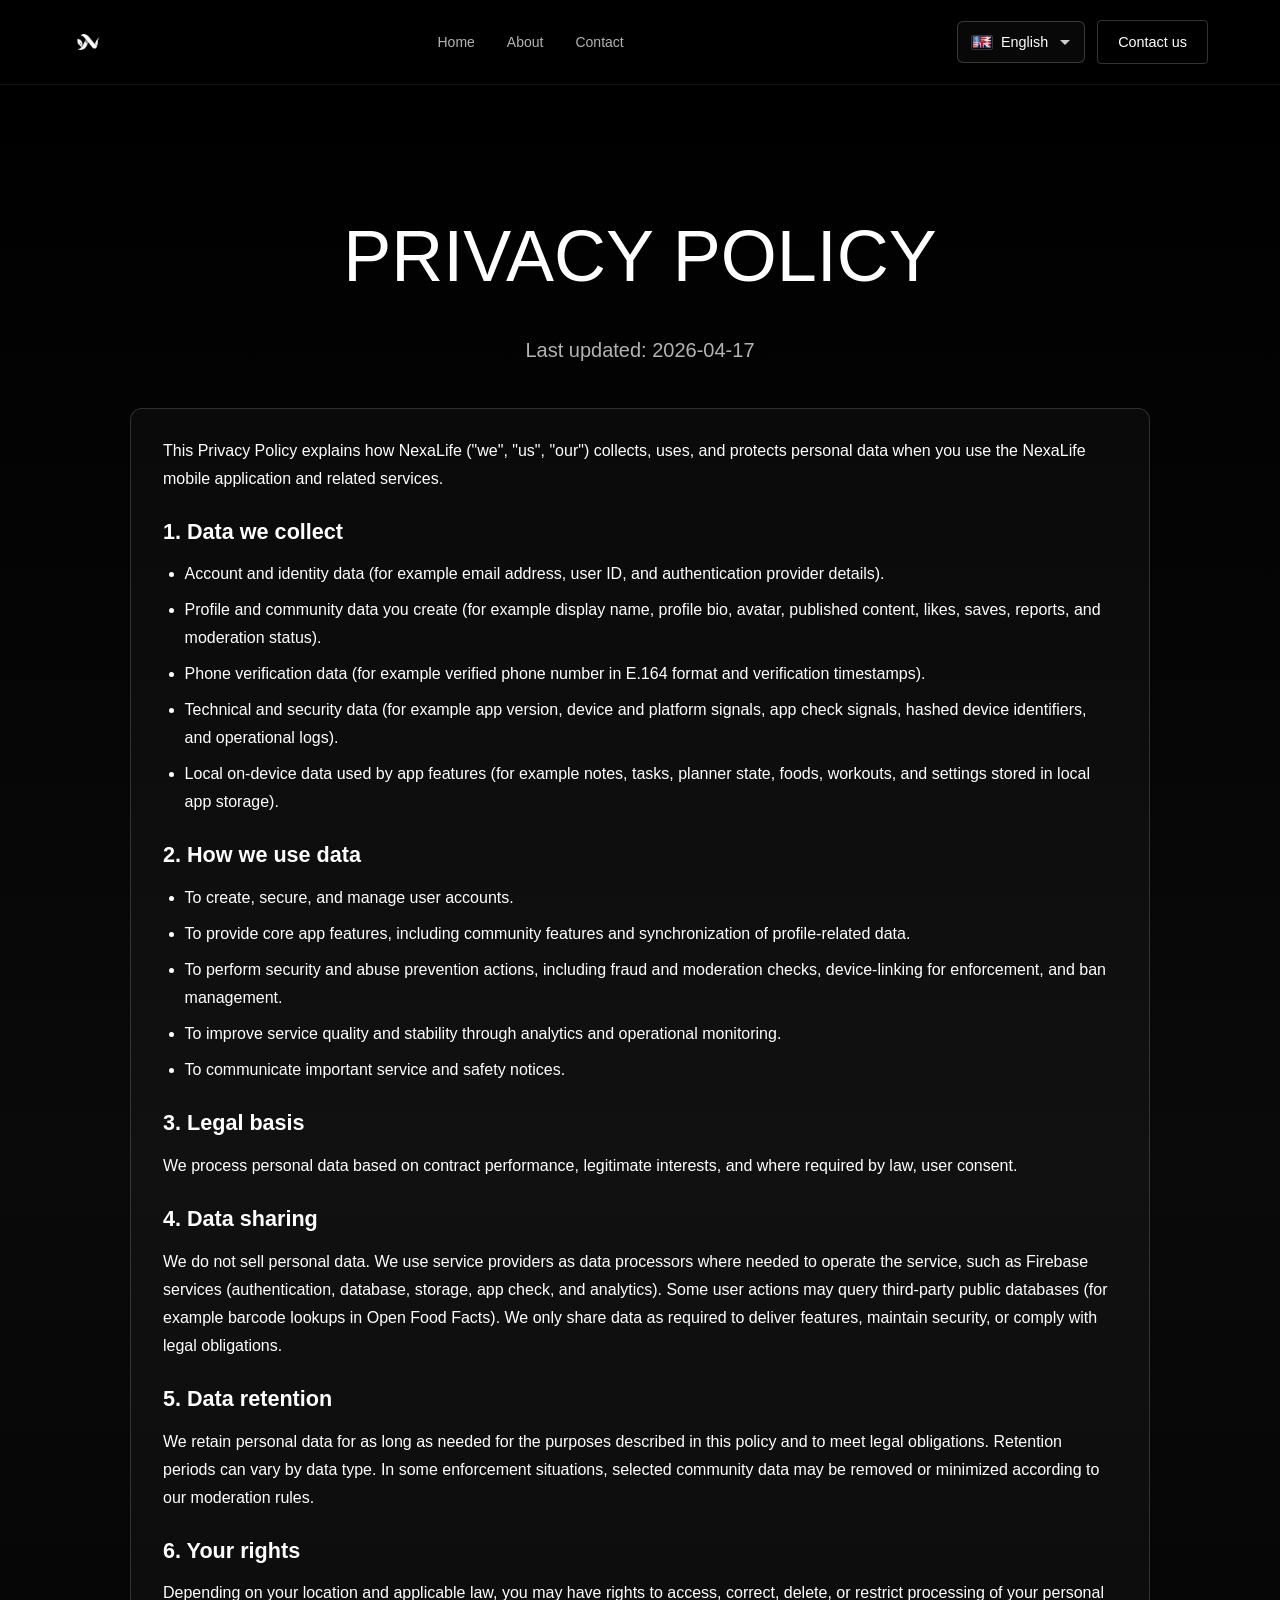
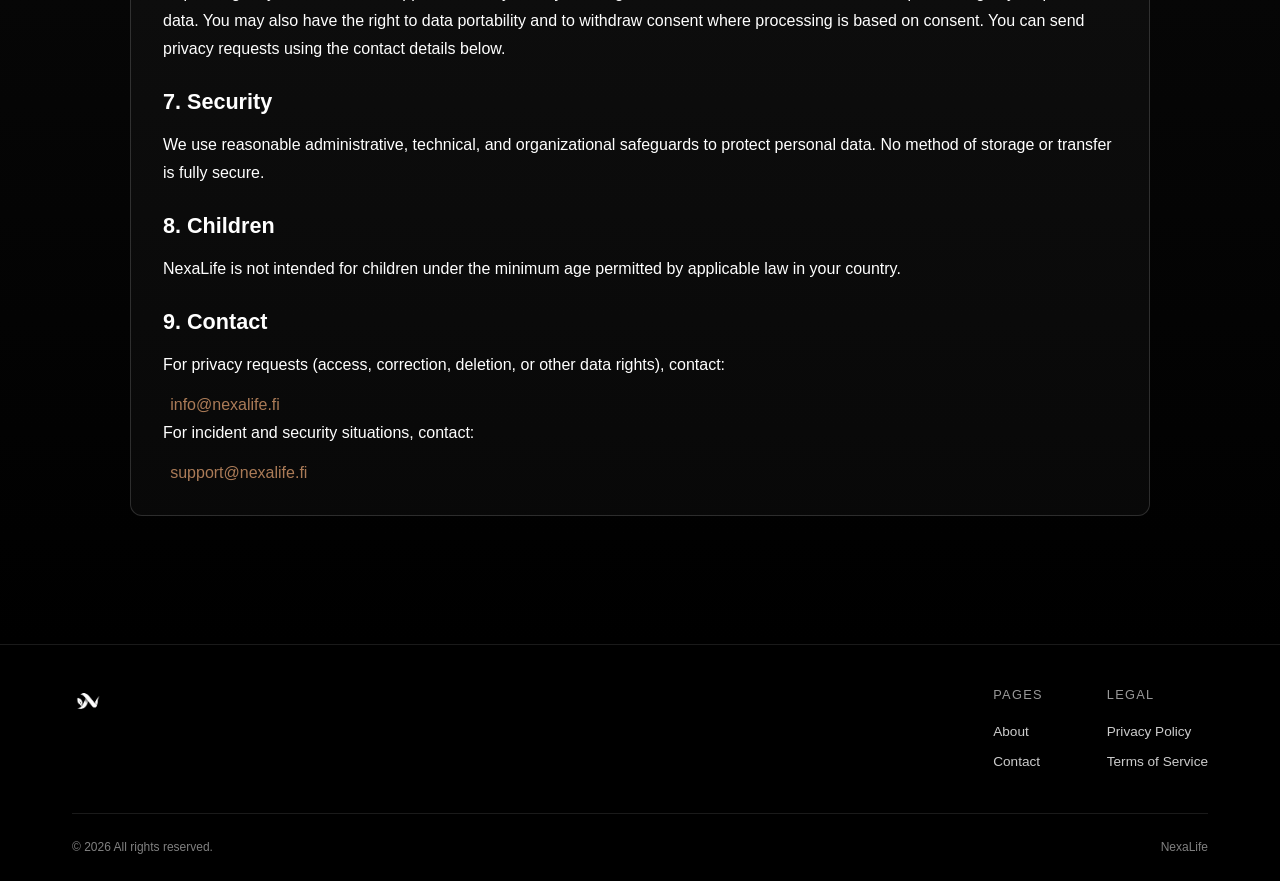
==== commit bd94bb2b: "adda" ====
--- a/privacy-policy.html
+++ b/privacy-policy.html
@@ -1,9 +1,9 @@
 <!DOCTYPE html>
-<html lang="en">
+<html lang="fi">
 <head>
   <meta charset="UTF-8" />
   <meta name="viewport" content="width=device-width, initial-scale=1.0" />
-  <title>NexaLife Privacy Policy</title>
+  <title>NexaLife Tietosuojaseloste</title>
   <meta
     name="description"
     content="Privacy Policy for NexaLife application and related services."
@@ -14,139 +14,139 @@
   <nav class="navbar-landing">
     <div class="container">
       <div class="nav-left">
-        <a class="nav-brand" href="index.html#home">
+        <a class="nav-brand" href="./index.html#home">
           <img src="./assets/images/nexanobg.png" alt="NexaLife" class="logo-image" />
         </a>
       </div>
       <div class="nav-center">
-        <a href="index.html#home" class="nav-link">Koti</a>
-        <a href="index.html#story" class="nav-link">Tietoa</a>
-        <a href="index.html#contact" class="nav-link">Yhteystiedot</a>
+        <a href="./index.html#home" class="nav-link" data-i18n="nav.home">Koti</a>
+        <a href="./index.html#story" class="nav-link" data-i18n="nav.about">Tietoa</a>
+        <a href="./index.html#contact" class="nav-link" data-i18n="nav.contact">Yhteystiedot</a>
       </div>
       <div class="nav-right">
-        <a href="index.html#contact" class="btn btn-outline">Ota yhteyttä</a>
+        <div class="language-selector" id="languageSelector" data-lang="fi">
+          <div class="language-select-custom" id="languageSelectCustom">
+            <div class="language-select-selected">
+              <img src="./assets/images/finland_flags_flag_9256.png" alt="Suomi" class="language-flag-icon">
+              <span class="language-name">Suomi</span>
+              <svg class="language-arrow" width="12" height="12" viewBox="0 0 12 12" aria-hidden="true">
+                <path fill="currentColor" d="M6 9L1 4h10z"/>
+              </svg>
+            </div>
+            <div class="language-select-dropdown" id="languageSelectDropdown">
+              <div class="language-option active" data-lang="fi" data-flag="./assets/images/finland_flags_flag_9256.png" data-name="Suomi" data-alt="Suomi">
+                <img src="./assets/images/finland_flags_flag_9256.png" alt="Suomi" class="language-flag-icon">
+                <span>Suomi</span>
+              </div>
+              <div class="language-option" data-lang="en" data-flag="./assets/images/EnglishLanguage_Flag1_26107.png" data-name="English" data-alt="English">
+                <img src="./assets/images/EnglishLanguage_Flag1_26107.png" alt="English" class="language-flag-icon">
+                <span>English</span>
+              </div>
+            </div>
+          </div>
+          <select id="languageSelect" class="language-select-hidden" aria-label="Kieli">
+            <option value="fi">Suomi</option>
+            <option value="en">English</option>
+          </select>
+        </div>
+        <a href="./index.html#contact" class="btn btn-outline" data-i18n="nav.cta">Ota yhteyttä</a>
       </div>
     </div>
   </nav>
 
   <section class="our-story">
     <div class="container">
-      <h1 class="story-title">PRIVACY POLICY</h1>
-      <p class="curiosity-subtitle" style="margin-bottom: 2.5rem;">Last updated: 2026-04-17</p>
+      <h1 class="story-title" data-i18n="legal.title">TIETOSUOJASELOSTE</h1>
+      <p class="curiosity-subtitle" style="margin-bottom: 2.5rem;" data-i18n="legal.updated">Päivitetty: 2026-04-17</p>
       <div class="story-content">
         <article class="text-card">
-          <p>
-            This Privacy Policy explains how NexaLife ("we", "us", "our")
-            collects, uses, and protects personal data when you use the NexaLife
-            mobile application and related services.
-          </p>
-
-          <h2>1. Data we collect</h2>
-          <ul>
-            <li>
-              Account and identity data (for example email address, user ID,
-              and authentication provider details).
-            </li>
-            <li>
-              Profile and community data you create (for example display name,
-              profile bio, avatar, published content, likes, saves, reports,
-              and moderation status).
-            </li>
-            <li>
-              Phone verification data (for example verified phone number in
-              E.164 format and verification timestamps).
-            </li>
-            <li>
-              Technical and security data (for example app version, device and
-              platform signals, app check signals, hashed device identifiers,
-              and operational logs).
-            </li>
-            <li>
-              Local on-device data used by app features (for example notes,
-              tasks, planner state, foods, workouts, and settings stored in
-              local app storage).
-            </li>
-          </ul>
-
-          <h2>2. How we use data</h2>
-          <ul>
-            <li>To create, secure, and manage user accounts.</li>
-            <li>
-              To provide core app features, including community features and
-              synchronization of profile-related data.
-            </li>
-            <li>
-              To perform security and abuse prevention actions, including fraud
-              and moderation checks, device-linking for enforcement, and ban
-              management.
-            </li>
-            <li>
-              To improve service quality and stability through analytics and
-              operational monitoring.
-            </li>
-            <li>To communicate important service and safety notices.</li>
-          </ul>
-
-          <h2>3. Legal basis</h2>
-          <p>
-            We process personal data based on contract performance, legitimate
-            interests, and where required by law, user consent.
-          </p>
-
-          <h2>4. Data sharing</h2>
-          <p>
-            We do not sell personal data. We use service providers as data
-            processors where needed to operate the service, such as Firebase
-            services (authentication, database, storage, app check, and
-            analytics). Some user actions may query third-party public
-            databases (for example barcode lookups in Open Food Facts). We only
-            share data as required to deliver features, maintain security, or
-            comply with legal obligations.
-          </p>
-
-          <h2>5. Data retention</h2>
-          <p>
-            We retain personal data for as long as needed for the purposes
-            described in this policy and to meet legal obligations. Retention
-            periods can vary by data type (for example account and profile
-            records, moderation records, and local on-device state). In some
-            enforcement situations, selected community data may be removed or
-            minimized according to our moderation rules.
-          </p>
-
-          <h2>6. Your rights</h2>
-          <p>
-            Depending on your location and applicable law, you may have rights
-            to access, correct, delete, or restrict processing of your personal
-            data. You may also have the right to data portability and to
-            withdraw consent where processing is based on consent. You can send
-            privacy requests using the contact details below.
-          </p>
-
-          <h2>7. Security</h2>
-          <p>
-            We use reasonable administrative, technical, and organizational
-            safeguards to protect personal data. No method of storage or transfer
-            is fully secure.
-          </p>
-
-          <h2>8. Children</h2>
-          <p>
-            NexaLife is not intended for children under the minimum age permitted
-            by applicable law in your country.
-          </p>
-
-          <h2>9. Contact</h2>
-          <p>
-            For privacy requests (access, correction, deletion, or other data
-            rights), contact:
-          </p>
-          <div class="contact-links">
-            <a href="mailto:info@nexalife.fi">info@nexalife.fi</a>
-          </div>
-          <p>For incident and security situations, contact:</p>
-          <div class="contact-links">
-            <a href="mailto:support@nexalife.fi">support@nexalife.fi</a>
+          <div data-legal-lang="fi">
+            <p>
+              Tämä tietosuojaseloste kertoo, miten NexaLife ("me", "meidän")
+              kerää, käyttää ja suojaa henkilötietoja, kun käytät NexaLife-mobiilisovellusta
+              ja siihen liittyviä palveluita.
+            </p>
+            <h2>1. Kerättävät tiedot</h2>
+            <ul>
+              <li>Tilin ja tunnistamisen tiedot (esim. sähköposti, käyttäjätunnus ja kirjautumispalvelun tiedot).</li>
+              <li>Profiili- ja yhteisötiedot, joita tuotat (esim. näyttönimi, profiiliteksti, avatar, julkaisut, tykkäykset, tallennukset, raportit ja moderointitila).</li>
+              <li>Puhelinvarmennuksen tiedot (esim. varmennettu puhelinnumero E.164-muodossa ja varmennuksen aikaleimat).</li>
+              <li>Tekniset ja tietoturvatiedot (esim. sovellusversio, laite- ja alustasignaalit, App Check -signaalit, hajautetut laitetunnisteet ja operatiiviset lokit).</li>
+              <li>Laitteelle tallennettava paikallinen data sovelluksen toimintoja varten (esim. muistiinpanot, tehtävät, suunnittelun tila, ruokapäiväkirja, harjoitukset ja asetukset).</li>
+            </ul>
+            <h2>2. Miten käytämme tietoja</h2>
+            <ul>
+              <li>Käyttäjätilien luomiseen, suojaamiseen ja hallintaan.</li>
+              <li>Sovelluksen ydintoimintojen tarjoamiseen, mukaan lukien yhteisötoiminnot ja profiilitietojen synkronointi.</li>
+              <li>Tietoturvan ja väärinkäytösten estämiseen, mukaan lukien petosten torjunta, moderointi, laitetason valvonta ja estojen hallinta.</li>
+              <li>Palvelun laadun ja vakauden parantamiseen analytiikan ja operatiivisen seurannan avulla.</li>
+              <li>Tärkeiden palvelu- ja turvallisuusilmoitusten viestimiseen.</li>
+            </ul>
+            <h2>3. Käsittelyn oikeusperuste</h2>
+            <p>Käsittelemme henkilötietoja sopimuksen täytäntöönpanon, oikeutetun edun sekä lain edellyttämissä tilanteissa suostumuksen perusteella.</p>
+            <h2>4. Tietojen jakaminen</h2>
+            <p>Emme myy henkilötietoja. Käytämme tarvittaessa palveluntarjoajia henkilötietojen käsittelijöinä (esim. Firebase-palvelut: tunnistautuminen, tietokanta, tallennus, App Check ja analytiikka). Osa toiminnoista voi tehdä kyselyitä kolmansien osapuolten julkisiin tietokantoihin (esim. viivakoodihaku Open Food Facts -palvelusta). Tietoja jaetaan vain palvelun toteuttamiseksi, turvallisuuden varmistamiseksi tai lakisääteisten velvoitteiden noudattamiseksi.</p>
+            <h2>5. Tietojen säilytys</h2>
+            <p>Säilytämme henkilötietoja niin kauan kuin on tarpeen tässä selosteessa kuvattuihin tarkoituksiin ja lakisääteisten velvoitteiden täyttämiseksi. Säilytysajat vaihtelevat tietotyypeittäin. Joissain valvontatilanteissa yhteisösisältöä voidaan poistaa tai minimoida moderointikäytäntöjemme mukaisesti.</p>
+            <h2>6. Oikeutesi</h2>
+            <p>Sijainnistasi ja sovellettavasta laista riippuen sinulla voi olla oikeus tarkastaa, oikaista, poistaa tai rajoittaa henkilötietojesi käsittelyä. Sinulla voi myös olla oikeus siirtää tiedot järjestelmästä toiseen sekä peruuttaa suostumus silloin, kun käsittely perustuu suostumukseen. Voit lähettää tietosuojapyynnön alla oleviin yhteystietoihin.</p>
+            <h2>7. Tietoturva</h2>
+            <p>Käytämme kohtuullisia hallinnollisia, teknisiä ja organisatorisia suojatoimia henkilötietojen suojaamiseksi. Mikään tiedon säilytys- tai siirtotapa ei kuitenkaan ole täysin turvallinen.</p>
+            <h2>8. Lapset</h2>
+            <p>NexaLife ei ole tarkoitettu lapsille, jotka ovat alle maasi lain salliman vähimmäisiän.</p>
+            <h2>9. Yhteystiedot</h2>
+            <p>Tietosuojapyyntöihin (tarkastus, oikaisu, poisto tai muut tietosuojaoikeudet) ota yhteyttä:</p>
+            <div class="contact-links">
+              <a href="mailto:info@nexalife.fi" class="contact-link">info@nexalife.fi</a>
+            </div>
+            <p>Tietoturvaan ja häiriötilanteisiin liittyvissä asioissa ota yhteyttä:</p>
+            <div class="contact-links">
+              <a href="mailto:support@nexalife.fi" class="contact-link">support@nexalife.fi</a>
+            </div>
+          </div>
+          <div data-legal-lang="en" hidden>
+            <p>
+              This Privacy Policy explains how NexaLife ("we", "us", "our")
+              collects, uses, and protects personal data when you use the NexaLife
+              mobile application and related services.
+            </p>
+            <h2>1. Data we collect</h2>
+            <ul>
+              <li>Account and identity data (for example email address, user ID, and authentication provider details).</li>
+              <li>Profile and community data you create (for example display name, profile bio, avatar, published content, likes, saves, reports, and moderation status).</li>
+              <li>Phone verification data (for example verified phone number in E.164 format and verification timestamps).</li>
+              <li>Technical and security data (for example app version, device and platform signals, app check signals, hashed device identifiers, and operational logs).</li>
+              <li>Local on-device data used by app features (for example notes, tasks, planner state, foods, workouts, and settings stored in local app storage).</li>
+            </ul>
+            <h2>2. How we use data</h2>
+            <ul>
+              <li>To create, secure, and manage user accounts.</li>
+              <li>To provide core app features, including community features and synchronization of profile-related data.</li>
+              <li>To perform security and abuse prevention actions, including fraud and moderation checks, device-linking for enforcement, and ban management.</li>
+              <li>To improve service quality and stability through analytics and operational monitoring.</li>
+              <li>To communicate important service and safety notices.</li>
+            </ul>
+            <h2>3. Legal basis</h2>
+            <p>We process personal data based on contract performance, legitimate interests, and where required by law, user consent.</p>
+            <h2>4. Data sharing</h2>
+            <p>We do not sell personal data. We use service providers as data processors where needed to operate the service, such as Firebase services (authentication, database, storage, app check, and analytics). Some user actions may query third-party public databases (for example barcode lookups in Open Food Facts). We only share data as required to deliver features, maintain security, or comply with legal obligations.</p>
+            <h2>5. Data retention</h2>
+            <p>We retain personal data for as long as needed for the purposes described in this policy and to meet legal obligations. Retention periods can vary by data type. In some enforcement situations, selected community data may be removed or minimized according to our moderation rules.</p>
+            <h2>6. Your rights</h2>
+            <p>Depending on your location and applicable law, you may have rights to access, correct, delete, or restrict processing of your personal data. You may also have the right to data portability and to withdraw consent where processing is based on consent. You can send privacy requests using the contact details below.</p>
+            <h2>7. Security</h2>
+            <p>We use reasonable administrative, technical, and organizational safeguards to protect personal data. No method of storage or transfer is fully secure.</p>
+            <h2>8. Children</h2>
+            <p>NexaLife is not intended for children under the minimum age permitted by applicable law in your country.</p>
+            <h2>9. Contact</h2>
+            <p>For privacy requests (access, correction, deletion, or other data rights), contact:</p>
+            <div class="contact-links">
+              <a href="mailto:info@nexalife.fi" class="contact-link">info@nexalife.fi</a>
+            </div>
+            <p>For incident and security situations, contact:</p>
+            <div class="contact-links">
+              <a href="mailto:support@nexalife.fi" class="contact-link">support@nexalife.fi</a>
+            </div>
           </div>
         </article>
       </div>
@@ -157,28 +157,152 @@
     <div class="container">
       <div class="footer-content">
         <div class="footer-brand">
-          <a class="nav-brand" href="index.html#home">
+          <a class="nav-brand" href="./index.html#home">
             <img src="./assets/images/nexanobg.png" alt="NexaLife" class="logo-image" />
           </a>
         </div>
         <div class="footer-links">
           <div class="footer-column">
-            <h4>Sivut</h4>
-            <a href="index.html#story">Tietoa</a>
-            <a href="index.html#contact">Yhteys</a>
+            <h4 data-i18n="footer.pages">Sivut</h4>
+            <a href="./index.html#story" data-i18n="footer.about">Tietoa</a>
+            <a href="./index.html#contact" data-i18n="footer.contact">Yhteys</a>
           </div>
           <div class="footer-column">
-            <h4>Lakitiedot</h4>
-            <a href="https://nexalife.fi/privacy_policy">Tietosuojaseloste</a>
-            <a href="https://nexalife.fi/terms_of_service">Käyttöehdot</a>
+            <h4 data-i18n="footer.legal">Lakitiedot</h4>
+            <a href="https://nexalife.fi/privacy_policy" data-i18n="footer.privacy">Tietosuojaseloste</a>
+            <a href="https://nexalife.fi/terms_of_service" data-i18n="footer.terms">Käyttöehdot</a>
           </div>
         </div>
       </div>
       <div class="footer-bottom">
-        <p>&copy; 2026 Kaikki oikeudet pidätetään.</p>
+        <p data-i18n="footer.copyright">&copy; 2026 Kaikki oikeudet pidätetään.</p>
         <p class="footer-company">NexaLife</p>
       </div>
     </div>
   </footer>
+  <script>
+    const languageSelector = document.getElementById("languageSelector");
+    const languageSelectCustom = document.getElementById("languageSelectCustom");
+    const languageSelectDropdown = document.getElementById("languageSelectDropdown");
+    const languageSelect = document.getElementById("languageSelect");
+
+    if (languageSelector && languageSelectCustom && languageSelectDropdown && languageSelect) {
+      const translations = {
+        fi: {
+          "nav.home": "Koti",
+          "nav.about": "Tietoa",
+          "nav.contact": "Yhteystiedot",
+          "nav.cta": "Ota yhteyttä",
+          "legal.title": "TIETOSUOJASELOSTE",
+          "legal.updated": "Päivitetty: 2026-04-17",
+          "legal.section1": "1. Kerättävät tiedot",
+          "legal.section2": "2. Miten käytämme tietoja",
+          "legal.section3": "3. Käsittelyn oikeusperuste",
+          "legal.section4": "4. Tietojen jakaminen",
+          "legal.section5": "5. Tietojen säilytys",
+          "legal.section6": "6. Oikeutesi",
+          "legal.section7": "7. Tietoturva",
+          "legal.section8": "8. Lapset",
+          "legal.section9": "9. Yhteystiedot",
+          "footer.pages": "Sivut",
+          "footer.about": "Tietoa",
+          "footer.contact": "Yhteys",
+          "footer.legal": "Lakitiedot",
+          "footer.privacy": "Tietosuojaseloste",
+          "footer.terms": "Käyttöehdot",
+          "footer.copyright": "© 2026 Kaikki oikeudet pidätetään."
+        },
+        en: {
+          "nav.home": "Home",
+          "nav.about": "About",
+          "nav.contact": "Contact",
+          "nav.cta": "Contact us",
+          "legal.title": "PRIVACY POLICY",
+          "legal.updated": "Last updated: 2026-04-17",
+          "legal.section1": "1. Data we collect",
+          "legal.section2": "2. How we use data",
+          "legal.section3": "3. Legal basis",
+          "legal.section4": "4. Data sharing",
+          "legal.section5": "5. Data retention",
+          "legal.section6": "6. Your rights",
+          "legal.section7": "7. Security",
+          "legal.section8": "8. Children",
+          "legal.section9": "9. Contact",
+          "footer.pages": "Pages",
+          "footer.about": "About",
+          "footer.contact": "Contact",
+          "footer.legal": "Legal",
+          "footer.privacy": "Privacy Policy",
+          "footer.terms": "Terms of Service",
+          "footer.copyright": "© 2026 All rights reserved."
+        }
+      };
+
+      const selectedRoot = languageSelectCustom.querySelector(".language-select-selected");
+      const selectedFlag = selectedRoot?.querySelector(".language-flag-icon");
+      const selectedName = selectedRoot?.querySelector(".language-name");
+      const options = languageSelectDropdown.querySelectorAll(".language-option");
+      const i18nElements = document.querySelectorAll("[data-i18n]");
+      const legalLangBlocks = document.querySelectorAll("[data-legal-lang]");
+
+      const applyLanguage = (lang) => {
+        const chosen = translations[lang] ? lang : "fi";
+        const dict = translations[chosen];
+        document.documentElement.lang = chosen;
+        localStorage.setItem("nexalife_lang", chosen);
+        document.title = chosen === "fi" ? "NexaLife Tietosuojaseloste" : "NexaLife Privacy Policy";
+
+        i18nElements.forEach((el) => {
+          const key = el.getAttribute("data-i18n");
+          if (!key || !dict[key]) return;
+          el.textContent = dict[key];
+        });
+        legalLangBlocks.forEach((block) => {
+          block.hidden = block.getAttribute("data-legal-lang") !== chosen;
+        });
+
+        const option = Array.from(options).find((opt) => opt.getAttribute("data-lang") === chosen);
+        if (!option) return;
+        const flag = option.getAttribute("data-flag") || "./assets/images/finland_flags_flag_9256.png";
+        const flagAlt = option.getAttribute("data-alt") || "Suomi";
+        const name = option.getAttribute("data-name") || "Suomi";
+
+        languageSelector.setAttribute("data-lang", chosen);
+        languageSelect.value = chosen;
+        if (selectedFlag && selectedFlag.tagName === "IMG") {
+          selectedFlag.setAttribute("src", flag);
+          selectedFlag.setAttribute("alt", flagAlt);
+        }
+        if (selectedName) selectedName.textContent = name;
+        options.forEach((opt) => opt.classList.remove("active"));
+        option.classList.add("active");
+      };
+
+      selectedRoot?.addEventListener("click", () => {
+        languageSelectCustom.classList.toggle("active");
+      });
+
+      options.forEach((option) => {
+        option.addEventListener("click", () => {
+          applyLanguage(option.getAttribute("data-lang") || "fi");
+          languageSelectCustom.classList.remove("active");
+        });
+      });
+
+      languageSelect.addEventListener("change", (event) => {
+        applyLanguage(event.target.value);
+      });
+
+      document.addEventListener("click", (event) => {
+        if (!languageSelectCustom.contains(event.target)) {
+          languageSelectCustom.classList.remove("active");
+        }
+      });
+
+      const browserLang = (navigator.language || "fi").toLowerCase().startsWith("fi") ? "fi" : "en";
+      const savedLang = localStorage.getItem("nexalife_lang");
+      applyLanguage(savedLang || browserLang);
+    }
+  </script>
 </body>
 </html>
--- a/styles.css
+++ b/styles.css
@@ -46,6 +46,21 @@
 .nav-link:hover, .nav-link.is-active { color: #fff; }
 .nav-link:hover::after, .nav-link.is-active::after { width: 100%; }
 
+/* Keep legal-page header height identical to landing page */
+.legal-page .navbar-landing {
+  padding: 1.25rem 0;
+}
+
+.legal-page .navbar-landing .container {
+  min-height: 2.5rem;
+  align-items: center;
+}
+
+.legal-page .nav-center,
+.legal-page .nav-right {
+  align-items: center;
+}
+
 .btn {
   padding: .75rem 1.5rem;
   border-radius: 4px;
@@ -68,6 +83,53 @@
 .btn-large { padding: 1rem 2rem; font-size: 1rem; }
 .btn-block { width: 100%; text-align: center; display: block; }
 
+/* Sentra-like CTA hover glow for key buttons */
+.nav-right .btn-outline,
+.hero-buttons .btn {
+  position: relative;
+  overflow: hidden;
+  transition: transform .32s ease, box-shadow .32s ease, border-color .32s ease, background .32s ease, color .32s ease;
+}
+
+.nav-right .btn-outline::before,
+.hero-buttons .btn::before {
+  content: "";
+  position: absolute;
+  top: -120%;
+  left: -35%;
+  width: 58%;
+  height: 320%;
+  background: linear-gradient(120deg, rgba(255,255,255,0) 0%, rgba(255,255,255,.22) 45%, rgba(255,255,255,0) 100%);
+  transform: rotate(16deg) translateX(-120%);
+  opacity: 0;
+  transition: transform .45s ease, opacity .45s ease;
+  pointer-events: none;
+}
+
+.nav-right .btn-outline:hover,
+.hero-buttons .btn:hover {
+  transform: translateY(-3px);
+  border-color: rgba(139,94,60,.8);
+  box-shadow: 0 12px 30px rgba(0,0,0,.38), 0 0 22px rgba(139,94,60,.24);
+}
+
+.nav-right .btn-outline:hover::before,
+.hero-buttons .btn:hover::before {
+  opacity: 1;
+  transform: rotate(16deg) translateX(240%);
+}
+
+.hero-buttons .btn-primary:hover {
+  background: #ffffff;
+  color: #000;
+}
+
+.hero-buttons .btn-outline:hover,
+.nav-right .btn-outline:hover {
+  background: rgba(255,255,255,.06);
+  color: #fff;
+}
+
 /* Language selector (Sentra-style) */
 .language-selector { position: relative; }
 .language-select-hidden { display: none; }
@@ -212,7 +274,7 @@
 /* Sections */
 .section-divider {
   height: 1px;
-  background: linear-gradient(90deg, transparent 0%, rgba(0,184,212,.3) 50%, transparent 100%);
+  background: linear-gradient(90deg, transparent 0%, rgba(139,94,60,.3) 50%, transparent 100%);
   margin: 0;
   border: none;
 }
@@ -253,7 +315,7 @@
   font-weight: 500;
   margin-top: 1rem;
   padding-top: 2rem;
-  border-top: 1px solid rgba(0, 184, 212, 0.2);
+  border-top: 1px solid rgba(139, 94, 60, 0.25);
 }
 
 .curiosity-subtitle, .pricing-subtitle {
@@ -269,7 +331,34 @@
 .curiosity-example {
   max-width: 900px;
   padding: 2.5rem;
-  border-left: 2px solid rgba(0,184,212,.3);
+  border-left: 2px solid rgba(139,94,60,.3);
+  background: linear-gradient(135deg, rgba(255,255,255,.015) 0%, rgba(139,94,60,.02) 100%);
+  border-radius: 14px;
+  position: relative;
+  overflow: hidden;
+  transition: transform .35s ease, border-color .35s ease, box-shadow .35s ease, background .35s ease;
+}
+.curiosity-example::before {
+  content: "";
+  position: absolute;
+  inset: -40% auto auto -30%;
+  width: 60%;
+  height: 180%;
+  background: radial-gradient(circle, rgba(139,94,60,.22) 0%, rgba(139,94,60,0) 68%);
+  opacity: 0;
+  transform: rotate(18deg) translateX(-25%);
+  transition: opacity .45s ease, transform .45s ease;
+  pointer-events: none;
+}
+.curiosity-example:hover {
+  transform: translateY(-6px);
+  border-left-color: rgba(139,94,60,.95);
+  box-shadow: 0 18px 50px rgba(0,0,0,.45), 0 0 34px rgba(139,94,60,.18);
+  background: linear-gradient(135deg, rgba(255,255,255,.03) 0%, rgba(139,94,60,.07) 100%);
+}
+.curiosity-example:hover::before {
+  opacity: 1;
+  transform: rotate(18deg) translateX(35%);
 }
 .curiosity-label {
   font-size: .85rem;
@@ -283,12 +372,21 @@
   font-weight: 400;
   line-height: 1.3;
   margin-bottom: 1.5rem;
+  transition: color .3s ease, text-shadow .3s ease;
 }
 .curiosity-answer {
   font-size: 1.1rem;
   line-height: 1.7;
   color: rgba(255,255,255,.7);
   font-weight: 300;
+  transition: color .3s ease;
+}
+.curiosity-example:hover .curiosity-question {
+  color: #ffffff;
+  text-shadow: 0 0 22px rgba(139,94,60,.26);
+}
+.curiosity-example:hover .curiosity-answer {
+  color: rgba(255,255,255,.9);
 }
 
 /* Pricing */
@@ -306,8 +404,8 @@
   border-radius: 8px;
 }
 .pricing-card-featured {
-  background: linear-gradient(135deg, rgba(255,255,255,.04) 0%, rgba(0,184,212,.05) 100%);
-  border-color: rgba(0,184,212,.3);
+  background: linear-gradient(135deg, rgba(255,255,255,.04) 0%, rgba(139,94,60,.05) 100%);
+  border-color: rgba(139,94,60,.3);
   border-width: 2px;
 }
 .pricing-badge {
@@ -315,7 +413,7 @@
   top: -12px;
   left: 50%;
   transform: translateX(-50%);
-  background: rgba(0,184,212,.9);
+  background: rgba(139,94,60,.9);
   color: #fff;
   padding: .5rem 1.5rem;
   border-radius: 20px;
@@ -326,7 +424,7 @@
 .pricing-amount { text-align: center; margin-bottom: 2rem; }
 .pricing-price { font-size: 3.5rem; font-weight: 300; line-height: 1; }
 .pricing-period { font-size: 1.1rem; color: rgba(255,255,255,.6); font-weight: 300; }
-.pricing-savings { text-align: center; color: rgba(0,184,212,.9); margin-bottom: 2rem; }
+.pricing-savings { text-align: center; color: rgba(139,94,60,.9); margin-bottom: 2rem; }
 .pricing-features { list-style: none; margin-bottom: 2.5rem; }
 .pricing-features li {
   padding: .75rem 0 .75rem 1.5rem;
@@ -334,12 +432,35 @@
   border-bottom: 1px solid rgba(255,255,255,.05);
   position: relative;
 }
-.pricing-features li::before { content: '✓'; position: absolute; left: 0; color: rgba(0,184,212,.8); }
+.pricing-features li::before { content: '✓'; position: absolute; left: 0; color: rgba(139,94,60,.8); }
 
 /* CTA + footer */
 .contact-info { display: flex; flex-direction: column; gap: 2rem; align-items: center; margin-top: 3rem; }
 .contact-text { font-size: 1.15rem; color: rgba(255,255,255,.75); }
-.contact-link { color: rgba(0,184,212,.95); text-decoration: none; margin-left: .45rem; }
+.contact-link {
+  color: rgba(180,130,92,.95);
+  text-decoration: none;
+  margin-left: .45rem;
+  position: relative;
+  transition: color .25s ease, text-shadow .25s ease;
+}
+.contact-link::after {
+  content: "";
+  position: absolute;
+  left: 0;
+  bottom: -3px;
+  width: 0;
+  height: 1px;
+  background: currentColor;
+  transition: width .25s ease;
+}
+.contact-link:hover {
+  color: #d5b18e;
+  text-shadow: 0 0 16px rgba(139,94,60,.28);
+}
+.contact-link:hover::after {
+  width: 100%;
+}
 
 .footer {
   padding: 2.5rem 0 1.5rem;
@@ -369,6 +490,24 @@
   margin-bottom: .5rem;
   font-size: .85rem;
   font-weight: 300;
+  position: relative;
+  transition: color .25s ease;
+}
+.footer-column a::after {
+  content: "";
+  position: absolute;
+  left: 0;
+  bottom: -3px;
+  width: 0;
+  height: 1px;
+  background: #fff;
+  transition: width .25s ease;
+}
+.footer-column a:hover {
+  color: #fff;
+}
+.footer-column a:hover::after {
+  width: 100%;
 }
 .footer-bottom {
   padding-top: 1.5rem;
@@ -379,6 +518,31 @@
   gap: 1rem;
 }
 .footer-bottom p { color: rgba(255,255,255,.5); font-size: .75rem; font-weight: 300; }
+
+/* Store buttons: same interaction feel as primary CTA buttons */
+.store-btn {
+  position: relative;
+  overflow: hidden;
+}
+
+.store-btn::before {
+  content: "";
+  position: absolute;
+  top: -120%;
+  left: -35%;
+  width: 58%;
+  height: 320%;
+  background: linear-gradient(120deg, rgba(255,255,255,0) 0%, rgba(255,255,255,.22) 45%, rgba(255,255,255,0) 100%);
+  transform: rotate(16deg) translateX(-120%);
+  opacity: 0;
+  transition: transform .45s ease, opacity .45s ease;
+  pointer-events: none;
+}
+
+.store-btn:hover::before {
+  opacity: 1;
+  transform: rotate(16deg) translateX(240%);
+}
 
 /* Animations */
 .fade-in { opacity: 0; transform: translateY(30px); transition: opacity .8s ease, transform .8s ease; }
@@ -441,4 +605,7 @@
   .pricing-grid { grid-template-columns: 1fr; }
   .pricing-card { padding: 2rem 1.5rem; }
   .footer-content, .footer-links, .footer-bottom { flex-direction: column; align-items: flex-start; }
-}
+  .curiosity-example:hover { transform: none; }
+  .nav-right .btn-outline:hover,
+  .hero-buttons .btn:hover { transform: none; }
+}
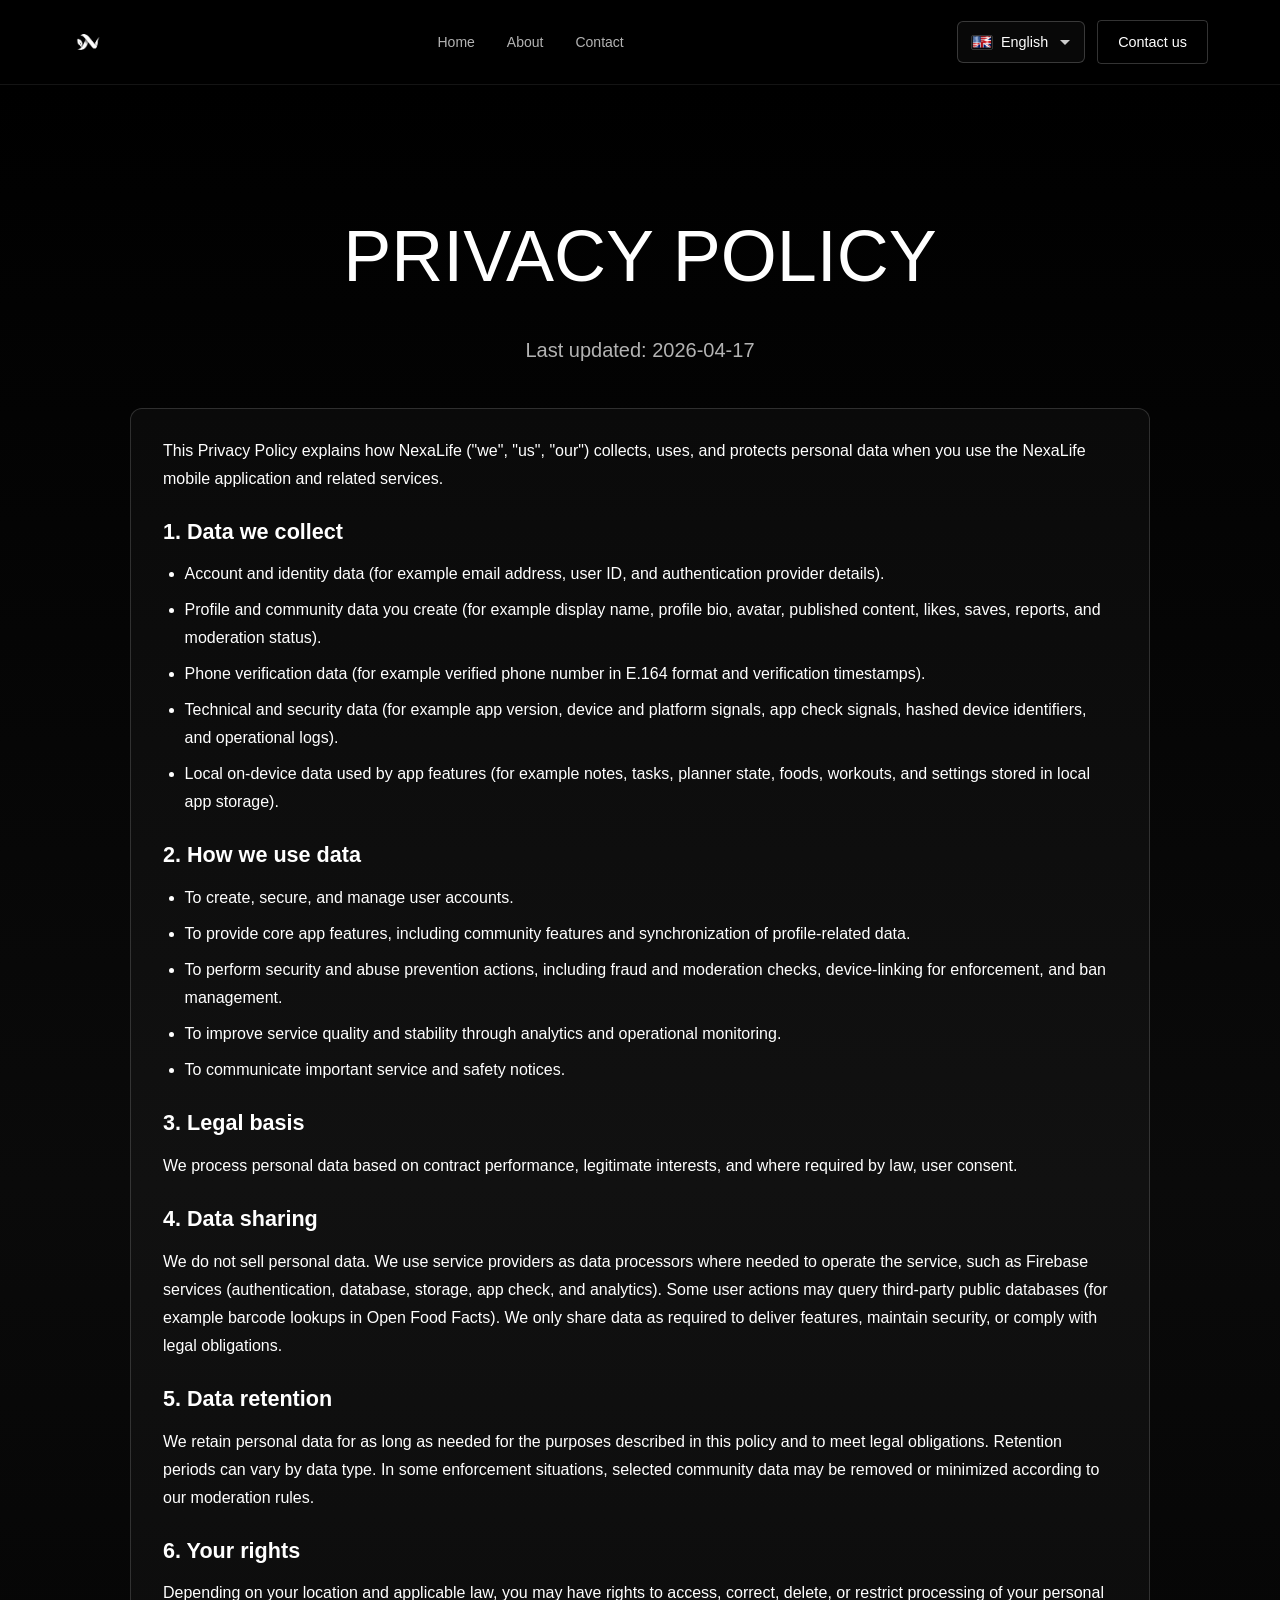
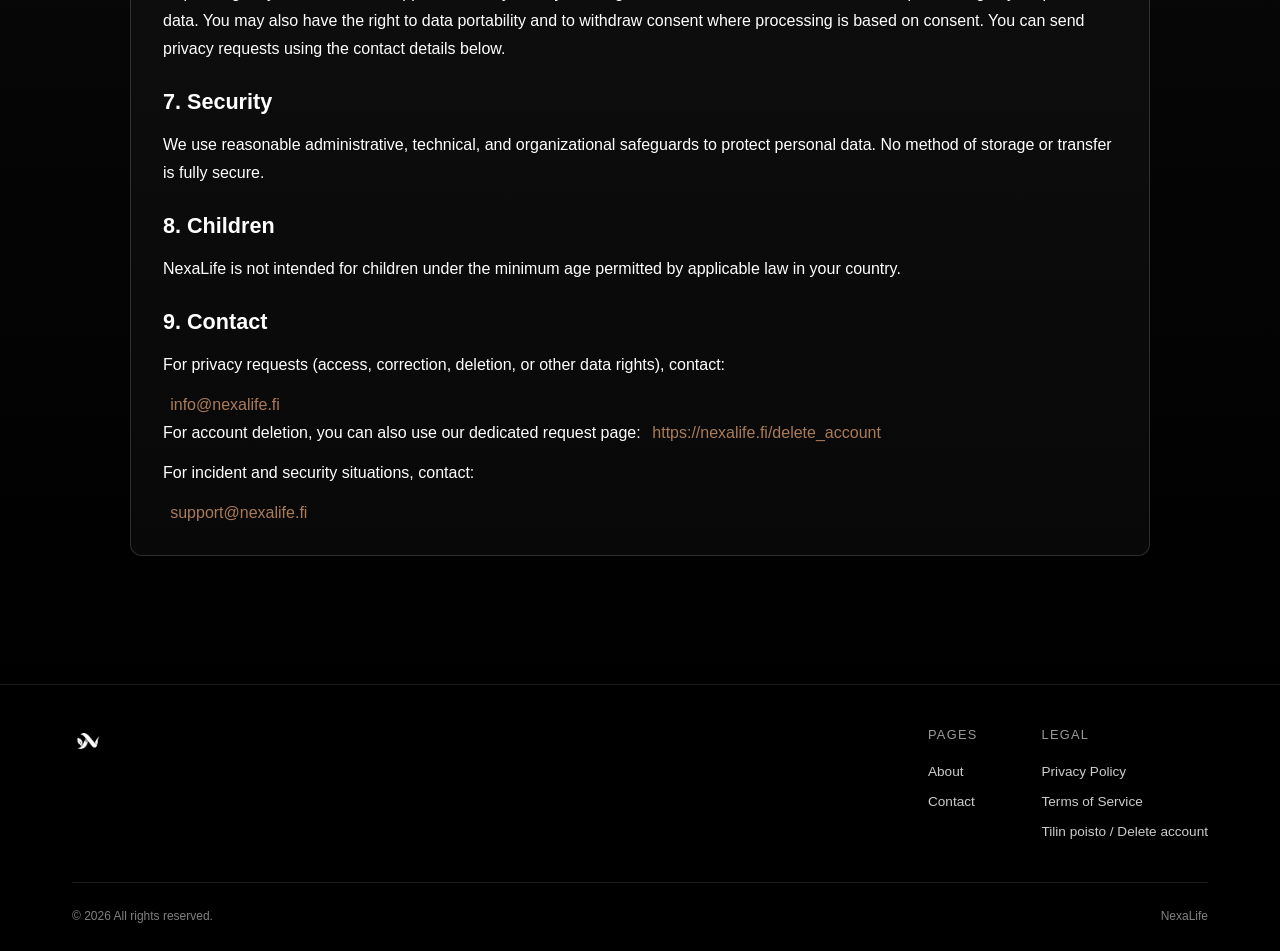
==== commit b4d43d10: "update" ====
--- a/privacy-policy.html
+++ b/privacy-policy.html
@@ -14,14 +14,14 @@
   <nav class="navbar-landing">
     <div class="container">
       <div class="nav-left">
-        <a class="nav-brand" href="./index.html#home">
+        <a class="nav-brand" href="/#home">
           <img src="./assets/images/nexanobg.png" alt="NexaLife" class="logo-image" />
         </a>
       </div>
       <div class="nav-center">
-        <a href="./index.html#home" class="nav-link" data-i18n="nav.home">Koti</a>
-        <a href="./index.html#story" class="nav-link" data-i18n="nav.about">Tietoa</a>
-        <a href="./index.html#contact" class="nav-link" data-i18n="nav.contact">Yhteystiedot</a>
+        <a href="/#home" class="nav-link" data-i18n="nav.home">Koti</a>
+        <a href="/#story" class="nav-link" data-i18n="nav.about">Tietoa</a>
+        <a href="/#contact" class="nav-link" data-i18n="nav.contact">Yhteystiedot</a>
       </div>
       <div class="nav-right">
         <div class="language-selector" id="languageSelector" data-lang="fi">
@@ -49,7 +49,7 @@
             <option value="en">English</option>
           </select>
         </div>
-        <a href="./index.html#contact" class="btn btn-outline" data-i18n="nav.cta">Ota yhteyttä</a>
+        <a href="/#contact" class="btn btn-outline" data-i18n="nav.cta">Ota yhteyttä</a>
       </div>
     </div>
   </nav>
@@ -99,6 +99,10 @@
             <div class="contact-links">
               <a href="mailto:info@nexalife.fi" class="contact-link">info@nexalife.fi</a>
             </div>
+            <p>
+              Tilin poistoa varten voit myos kayttaa erillista poistopyyntosivua:
+              <a href="https://nexalife.fi/delete_account" class="contact-link">https://nexalife.fi/delete_account</a>
+            </p>
             <p>Tietoturvaan ja häiriötilanteisiin liittyvissä asioissa ota yhteyttä:</p>
             <div class="contact-links">
               <a href="mailto:support@nexalife.fi" class="contact-link">support@nexalife.fi</a>
@@ -143,6 +147,10 @@
             <div class="contact-links">
               <a href="mailto:info@nexalife.fi" class="contact-link">info@nexalife.fi</a>
             </div>
+            <p>
+              For account deletion, you can also use our dedicated request page:
+              <a href="https://nexalife.fi/delete_account" class="contact-link">https://nexalife.fi/delete_account</a>
+            </p>
             <p>For incident and security situations, contact:</p>
             <div class="contact-links">
               <a href="mailto:support@nexalife.fi" class="contact-link">support@nexalife.fi</a>
@@ -157,20 +165,21 @@
     <div class="container">
       <div class="footer-content">
         <div class="footer-brand">
-          <a class="nav-brand" href="./index.html#home">
+          <a class="nav-brand" href="/#home">
             <img src="./assets/images/nexanobg.png" alt="NexaLife" class="logo-image" />
           </a>
         </div>
         <div class="footer-links">
           <div class="footer-column">
             <h4 data-i18n="footer.pages">Sivut</h4>
-            <a href="./index.html#story" data-i18n="footer.about">Tietoa</a>
-            <a href="./index.html#contact" data-i18n="footer.contact">Yhteys</a>
+            <a href="/#story" data-i18n="footer.about">Tietoa</a>
+            <a href="/#contact" data-i18n="footer.contact">Yhteys</a>
           </div>
           <div class="footer-column">
             <h4 data-i18n="footer.legal">Lakitiedot</h4>
             <a href="https://nexalife.fi/privacy_policy" data-i18n="footer.privacy">Tietosuojaseloste</a>
             <a href="https://nexalife.fi/terms_of_service" data-i18n="footer.terms">Käyttöehdot</a>
+            <a href="https://nexalife.fi/delete_account">Tilin poisto / Delete account</a>
           </div>
         </div>
       </div>
--- a/styles.css
+++ b/styles.css
@@ -583,6 +583,12 @@
 }
 
 .legal-page .text-card ul {
+  margin: 0 0 14px;
+  padding-left: 1.35rem;
+  list-style-position: outside;
+}
+
+.legal-page .text-card ol {
   margin: 0 0 14px;
   padding-left: 1.35rem;
   list-style-position: outside;
